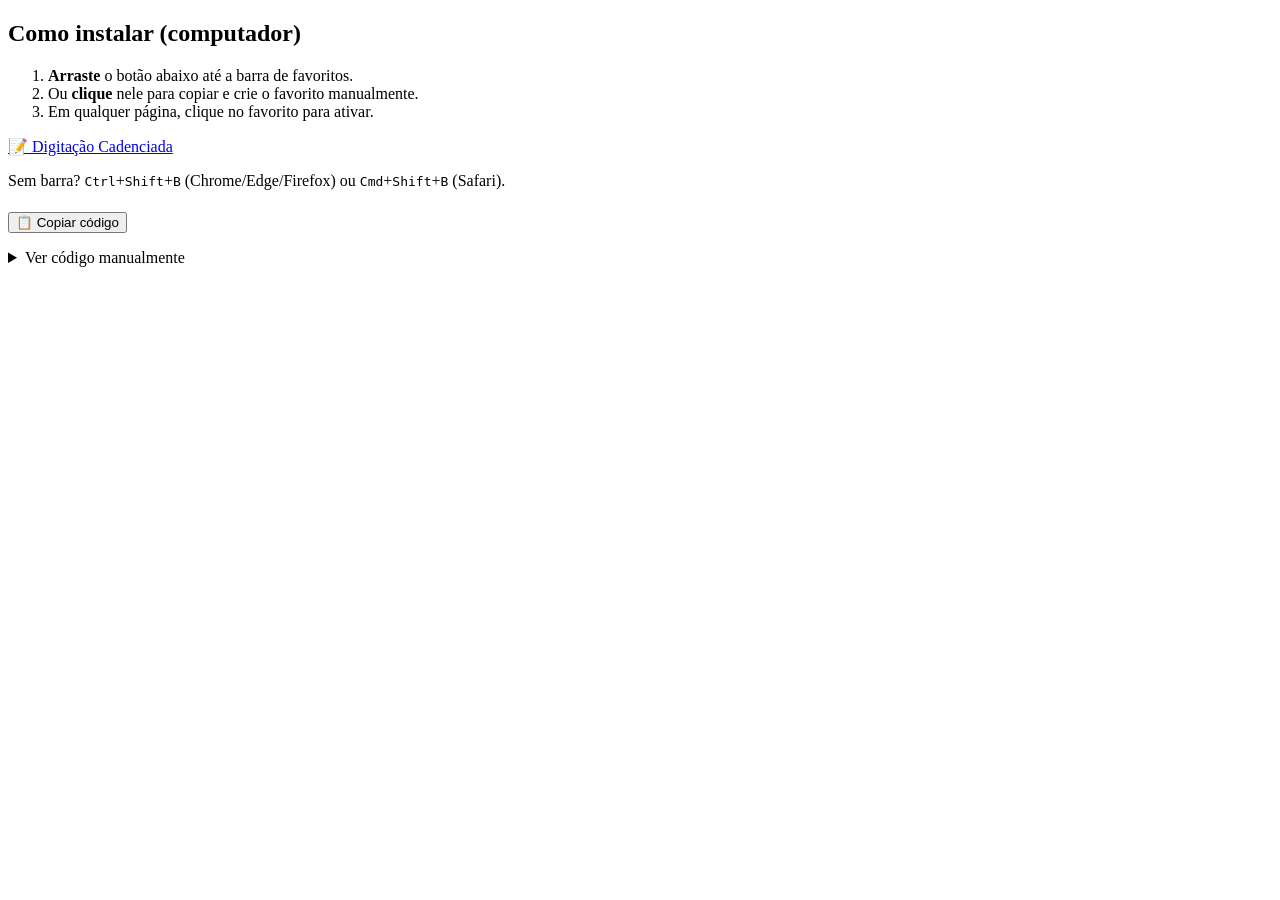
==== index.html @ 19eea244 "Add files via upload" ====
<!doctype html>
<html lang="pt-BR">
<head>
  <meta charset="utf-8">
  <meta name="viewport" content="width=device-width, initial-scale=1">

  <!--
    CSP endurecida.
    'unsafe-inline' em script-src é OBRIGATÓRIA para bookmarklets
    (href="javascript:..."). Nenhum ajuste remove isso sem quebrar o site.
    Compensamos com:
      · script-src-attr 'none'   → bloqueia onclick="..." inline (não usamos)
      · object-src 'none'        → bloqueia Flash, Java, etc.
      · frame-src 'none'         → bloqueia iframes embutidos
      · worker-src 'none'        → bloqueia Web Workers
      · media-src 'none'         → bloqueia <audio>/<video>
      · manifest-src 'none'      → bloqueia manifest hijack
      · base-uri 'none'          → bloqueia <base href> hijack
      · form-action 'none'       → bloqueia <form action> hijack
    Nota: frame-ancestors NÃO funciona via <meta>, só via header HTTP (abaixo).
  -->
  <meta http-equiv="Content-Security-Policy" content="
    default-src 'self';
    script-src 'self' 'unsafe-inline';
    script-src-attr 'none';
    style-src 'self' 'unsafe-inline';
    img-src 'self' data:;
    font-src 'self';
    connect-src 'self';
    object-src 'none';
    frame-src 'none';
    worker-src 'none';
    media-src 'none';
    manifest-src 'none';
    base-uri 'none';
    form-action 'none';
  ">
  <meta http-equiv="Referrer-Policy" content="no-referrer">

  <title>Digitação Cadenciada — Bookmarklet</title>

  <script>
    // Frame-buster (fallback para CSP frame-ancestors, que não funciona via meta)
    if (window.top !== window.self) {
      document.documentElement.style.display = 'none';
      try { document.documentElement.replaceChildren(); } catch (e) {}
      try { window.top.location = window.self.location; } catch (e) {}
    }
  </script>

  <style>
    /* Cole aqui aquele CSS premium que eu te mandei antes */
  </style>
</head>
<body>
  <!-- ================= Desktop ================= -->
  <section id="desktop-steps" hidden>
    <h2>Como instalar (computador)</h2>
    <ol>
      <li><strong>Arraste</strong> o botão abaixo até a barra de favoritos.</li>
      <li>Ou <strong>clique</strong> nele para copiar e crie o favorito manualmente.</li>
      <li>Em qualquer página, clique no favorito para ativar.</li>
    </ol>
    <a id="bookmarklet" class="bookmarklet" draggable="true" href="#">📝 Digitação Cadenciada</a>
    <p class="hint">Sem barra? <kbd>Ctrl</kbd>+<kbd>Shift</kbd>+<kbd>B</kbd> (Chrome/Edge/Firefox) ou <kbd>Cmd</kbd>+<kbd>Shift</kbd>+<kbd>B</kbd> (Safari).</p>
  </section>

  <!-- ================= Mobile ================= -->
  <section id="mobile-steps" hidden>
    <h2>Como instalar (celular)</h2>
    <ol>
      <li>Toque em <strong>Copiar código</strong>.</li>
      <li>No menu do navegador, escolha <strong>Adicionar aos favoritos</strong>.</li>
      <li>Edite o favorito recém-criado e <strong>cole o código</strong> no campo de endereço.</li>
      <li>Em qualquer página, abra os favoritos e toque no item para ativar.</li>
    </ol>
  </section>

  <p style="margin-top:22px"><button type="button" class="copy-btn">📋 Copiar código</button></p>

  <details>
    <summary>Ver código manualmente</summary>
    <textarea id="code" readonly spellcheck="false" aria-label="Código do bookmarklet"></textarea>
  </details>

  <p id="status" class="status" role="status" aria-live="polite"></p>

  <script>
  (function () {
    'use strict';

    /* ============================================================
       BOOKMARKLET
       ============================================================ */
    function run() {
      'use strict';
      if (window.__typingCadence) return;
      if (!document.body) return;
      window.__typingCadence = true;

      // ---------- Shadow root FECHADO ----------
      // Motivo de segurança: o CSS da página hospedeira NÃO atravessa
      // shadow boundaries. Isso impede que um site malicioso esconda
      // a caixa (`*{display:none!important}`), injete conteúdo falso
      // (`::before{content:"..."}`) ou leia o textarea via querySelector.
      // Não é bala de prata: JS da página ainda pode monkey-patch de
      // APIs globais (addEventListener, execCommand). Mas mata os
      // ataques triviais, que são 99% dos casos reais.
      var host = document.createElement('div');
      var shadow;
      try {
        shadow = host.attachShadow({ mode: 'closed' });
      } catch (e) {
        window.__typingCadence = false;
        return;
      }

      // ---------- Estilos isolados (todos !important) ----------
      var style = document.createElement('style');
      style.textContent = [
        ':host{all:initial!important;}',
        '.box{display:block;position:fixed!important;top:10%!important;left:50%!important;',
        'transform:translateX(-50%)!important;width:min(460px,92vw)!important;',
        'max-height:80vh!important;overflow:auto!important;background:#fff!important;',
        'color:#222!important;z-index:2147483647!important;padding:20px!important;',
        'border:3px solid #333!important;border-radius:10px!important;',
        'box-shadow:0 10px 40px rgba(0,0,0,.3)!important;box-sizing:border-box!important;',
        'font:14px/1.4 system-ui,-apple-system,Segoe UI,Roboto,sans-serif!important;}',
        '.box *{box-sizing:border-box;}',
        '.box h3{margin:0 0 8px;color:#0275d8;font-size:16px;font-weight:700;}',
        '.box p{margin:0 0 12px;font-size:12px;color:#666;line-height:1.4;}',
        '.box textarea{display:block;width:100%;height:140px;margin:0 0 6px;',
        'resize:vertical;padding:8px;border:1px solid #ccc;border-radius:6px;',
        'font:13px/1.4 ui-monospace,Menlo,Consolas,monospace;color:#222;background:#fff;}',
        '.box .count{font-size:11px;color:#888;margin:0 0 12px;text-align:right;}',
        '.box .speed{display:flex;align-items:center;gap:10px;margin:0 0 14px;',
        'font-size:12px;color:#333;}',
        '.box .speed label{white-space:nowrap;font-weight:600;}',
        '.box .speed input{flex:1;min-width:80px;}',
        '.box .speed span{min-width:56px;text-align:right;font-variant-numeric:tabular-nums;}',
        '.box .status{font-size:12px;color:#b02a37;margin:0 0 8px;min-height:0;}',
        '.box .actions{display:flex;justify-content:flex-end;gap:10px;flex-wrap:wrap;}',
        '.box button{padding:8px 14px;cursor:pointer;border:0;border-radius:6px;',
        'font:inherit;font-weight:500;}',
        '.box button.cancel{background:#eee;color:#333;border:1px solid #ccc;}',
        '.box button.send{padding:8px 16px;background:#0275d8;color:#fff;font-weight:700;}'
      ].join('');
      shadow.appendChild(style);

      // ---------- Construção da UI ----------
      var box = document.createElement('div');
      box.className = 'box';
      box.setAttribute('role', 'dialog');
      box.setAttribute('aria-label', 'Modo Digitação Cadenciada');

      var title = document.createElement('h3');
      title.textContent = 'Modo Digitação Cadenciada';
      box.appendChild(title);

      var help = document.createElement('p');
      help.textContent = 'Cole o texto, ajuste o intervalo e clique em ativar. Depois clique no campo. Esc cancela. ⚠ Não use em sites não confiáveis com dados sensíveis.';
      box.appendChild(help);

      var area = document.createElement('textarea');
      area.placeholder = 'Cole ou digite o texto aqui...';
      area.maxLength = 100000;            // ← DoS: limita o tamanho
      area.spellcheck = false;
      box.appendChild(area);

      var count = document.createElement('div');
      count.className = 'count';
      count.textContent = '0 caracteres';
      box.appendChild(count);
      area.addEventListener('input', function () {
        count.textContent = area.value.length + ' caracteres';
      });

      var speedRow = document.createElement('div');
      speedRow.className = 'speed';
      var sLabel = document.createElement('label');
      sLabel.textContent = 'Intervalo:';
      var sInput = document.createElement('input');
      sInput.type = 'range';
      sInput.min = '10'; sInput.max = '200'; sInput.step = '5'; sInput.value = '60';
      var sVal = document.createElement('span');
      sVal.textContent = '60 ms';
      sInput.addEventListener('input', function () { sVal.textContent = sInput.value + ' ms'; });
      speedRow.appendChild(sLabel); speedRow.appendChild(sInput); speedRow.appendChild(sVal);
      box.appendChild(speedRow);

      var status = document.createElement('div');
      status.className = 'status';
      box.appendChild(status);

      var actions = document.createElement('div');
      actions.className = 'actions';
      var cancel = document.createElement('button');
      cancel.type = 'button'; cancel.className = 'cancel'; cancel.textContent = 'Cancelar';
      var send = document.createElement('button');
      send.type = 'button'; send.className = 'send'; send.textContent = 'Ativar e clicar no campo';
      actions.appendChild(cancel); actions.appendChild(send);
      box.appendChild(actions);

      shadow.appendChild(box);
      document.body.appendChild(host);
      area.focus();

      // ---------- Lifecycle ----------
      var activeTimer = null;

      function close() {
        document.removeEventListener('click', capture, true);
        document.removeEventListener('keydown', onKey, true);
        if (activeTimer) { clearInterval(activeTimer); activeTimer = null; }
        if (host.parentNode) host.parentNode.removeChild(host);
        window.__typingCadence = false;
      }
      function onKey(e) {
        if (e.key === 'Escape') { e.preventDefault(); close(); }
      }
      document.addEventListener('keydown', onKey, true);
      cancel.addEventListener('click', close);

      // ---------- Helpers ----------
      function fireInput(el, ch) {
        try {
          el.dispatchEvent(new InputEvent('input', {
            bubbles: true, composed: true, inputType: 'insertText', data: ch
          }));
        } catch (e) {
          el.dispatchEvent(new Event('input', { bubbles: true, composed: true }));
        }
      }

      // Defensivo: se o descriptor não existir, retorna null em vez de estourar
      function getSetter(el) {
        try {
          if (typeof HTMLTextAreaElement !== 'undefined' && el instanceof HTMLTextAreaElement) {
            var d = Object.getOwnPropertyDescriptor(HTMLTextAreaElement.prototype, 'value');
            return d && typeof d.set === 'function' ? d.set : null;
          }
          if (typeof HTMLInputElement !== 'undefined' && el instanceof HTMLInputElement) {
            var d2 = Object.getOwnPropertyDescriptor(HTMLInputElement.prototype, 'value');
            return d2 && typeof d2.set === 'function' ? d2.set : null;
          }
        } catch (e) {}
        return null;
      }

      var TARGET_SELECTOR =
        'textarea,' +
        'input:not([type=hidden]):not([type=submit]):not([type=button])' +
        ':not([type=reset]):not([type=checkbox]):not([type=radio])' +
        ':not([type=file]):not([type=image]):not([type=color]):not([type=range]),' +
        '[contenteditable=""],[contenteditable="true"],[contenteditable="plaintext-only"]';

      function findTarget(el) {
        if (!el || typeof el.closest !== 'function') return null;
        try { return el.closest(TARGET_SELECTOR); } catch (e) { return null; }
      }

      function typeText(el, text, delay) {
        el.focus();
        var chars = Array.from(text);
        var i = 0;
        var editable = el.isContentEditable;
        var setter = editable ? null : getSetter(el);

        if (editable) { el.textContent = ''; fireInput(el, ''); }
        else { if (setter) setter.call(el, ''); else el.value = ''; fireInput(el, ''); }

        activeTimer = setInterval(function () {
          if (i >= chars.length) {
            clearInterval(activeTimer); activeTimer = null;
            el.dispatchEvent(new Event('change', { bubbles: true, composed: true }));
            return;
          }
          var ch = chars[i++];
          try {
            el.dispatchEvent(new KeyboardEvent('keydown', { key: ch, bubbles: true, composed: true }));
            el.dispatchEvent(new KeyboardEvent('keypress', { key: ch, bubbles: true, composed: true }));
          } catch (e) {}

          if (editable) {
            var sel = window.getSelection();
            var range = document.createRange();
            range.selectNodeContents(el); range.collapse(false);
            sel.removeAllRanges(); sel.addRange(range);
            var ok = false;
            try { ok = document.execCommand('insertText', false, ch); } catch (e) {}
            if (!ok) el.textContent += ch;   // textContent → seguro
          } else {
            var v = el.value + ch;
            if (setter) setter.call(el, v); else el.value = v;
          }

          fireInput(el, ch);
          try {
            el.dispatchEvent(new KeyboardEvent('keyup', { key: ch, bubbles: true, composed: true }));
          } catch (e) {}
        }, delay);
      }

      function capture(e) {
        var path = (e.composedPath && e.composedPath()) || [e.target];
        var el = null;
        for (var k = 0; k < path.length && !el; k++) {
          var node = path[k];
          if (!node || typeof node.closest !== 'function') continue;
          var found = findTarget(node);
          if (found) el = found;
        }
        if (!el) { e.preventDefault(); e.stopPropagation(); return; }
        e.preventDefault(); e.stopPropagation();

        var text = area.value;
        var delay = Number(sInput.value) || 60;
        close();
        setTimeout(function () { typeText(el, text, delay); }, 20);
      }

      send.addEventListener('click', function () {
        if (!area.value.trim()) {
          status.textContent = '⚠ Cole ou digite algum texto antes de continuar.';
          area.focus();
          return;
        }
        status.textContent = '';
        // Esconde visualmente mas mantém o listener de captura ativo
        box.style.opacity = '0';
        box.style.pointerEvents = 'none';
        document.addEventListener('click', capture, true);
      });
    }

    /* ============================================================
       Gerador da página
       ============================================================ */
    var source = run.toString().replace(/\s*\n\s*/g, ' ');
    var BOOKMARKLET_URL = 'javascript:(' + source + ')();';

    function isMobile() {
      var ua = navigator.userAgent || '';
      if (/android|iphone|ipad|ipod|iemobile|opera mini|mobile|webos|blackberry|silk/i.test(ua)) return true;
      if (/macintosh/i.test(ua) && (navigator.maxTouchPoints || 0) > 1) return true;
      return false;
    }

    var d = document.getElementById('desktop-steps');
    var m = document.getElementById('mobile-steps');
    if (isMobile()) { m.hidden = false; d.hidden = true; }
    else            { d.hidden = false; m.hidden = true; }

    var anchor = document.getElementById('bookmarklet');
    if (anchor) {
      anchor.setAttribute('href', BOOKMARKLET_URL);
      anchor.addEventListener('click', function (e) {
        e.preventDefault();
        copyToClipboard(BOOKMARKLET_URL).then(function (ok) {
          setStatus(ok
            ? '✓ Código copiado! Crie um favorito e cole no campo URL.'
            : '⚠ Não foi possível copiar. Use "Ver código manualmente".',
            ok ? 'success' : 'error');
        });
      });
    }

    var codeArea = document.getElementById('code');
    if (codeArea) codeArea.value = BOOKMARKLET_URL;

    Array.prototype.forEach.call(document.querySelectorAll('.copy-btn'), function (btn) {
      btn.addEventListener('click', function () {
        copyToClipboard(BOOKMARKLET_URL).then(function (ok) {
          setStatus(ok
            ? '✓ Código copiado! Cole no campo URL de um favorito.'
            : '⚠ Não foi possível copiar. Copie o código abaixo manualmente.',
            ok ? 'success' : 'error');
        });
      });
    });

    function copyToClipboard(text) {
      return new Promise(function (resolve) {
        if (navigator.clipboard && window.isSecureContext) {
          navigator.clipboard.writeText(text).then(
            function () { resolve(true); },
            function () { resolve(fallbackCopy(text)); }
          );
          return;
        }
        resolve(fallbackCopy(text));
      });
    }

    function fallbackCopy(text) {
      var ta = document.createElement('textarea');
      ta.value = text;
      ta.setAttribute('readonly', '');
      ta.style.cssText = 'position:fixed;top:-9999px;opacity:0';
      document.body.appendChild(ta);
      ta.select();
      ta.setSelectionRange(0, text.length);
      var ok = false;
      try { ok = document.execCommand('copy'); } catch (e) {}
      document.body.removeChild(ta);
      return ok;
    }

    function setStatus(msg, type) {
      var el = document.getElementById('status');
      if (!el) return;
      el.textContent = msg;
      el.className = 'status ' + (type || '');
    }
  })();
  </script>
</body>
</html>
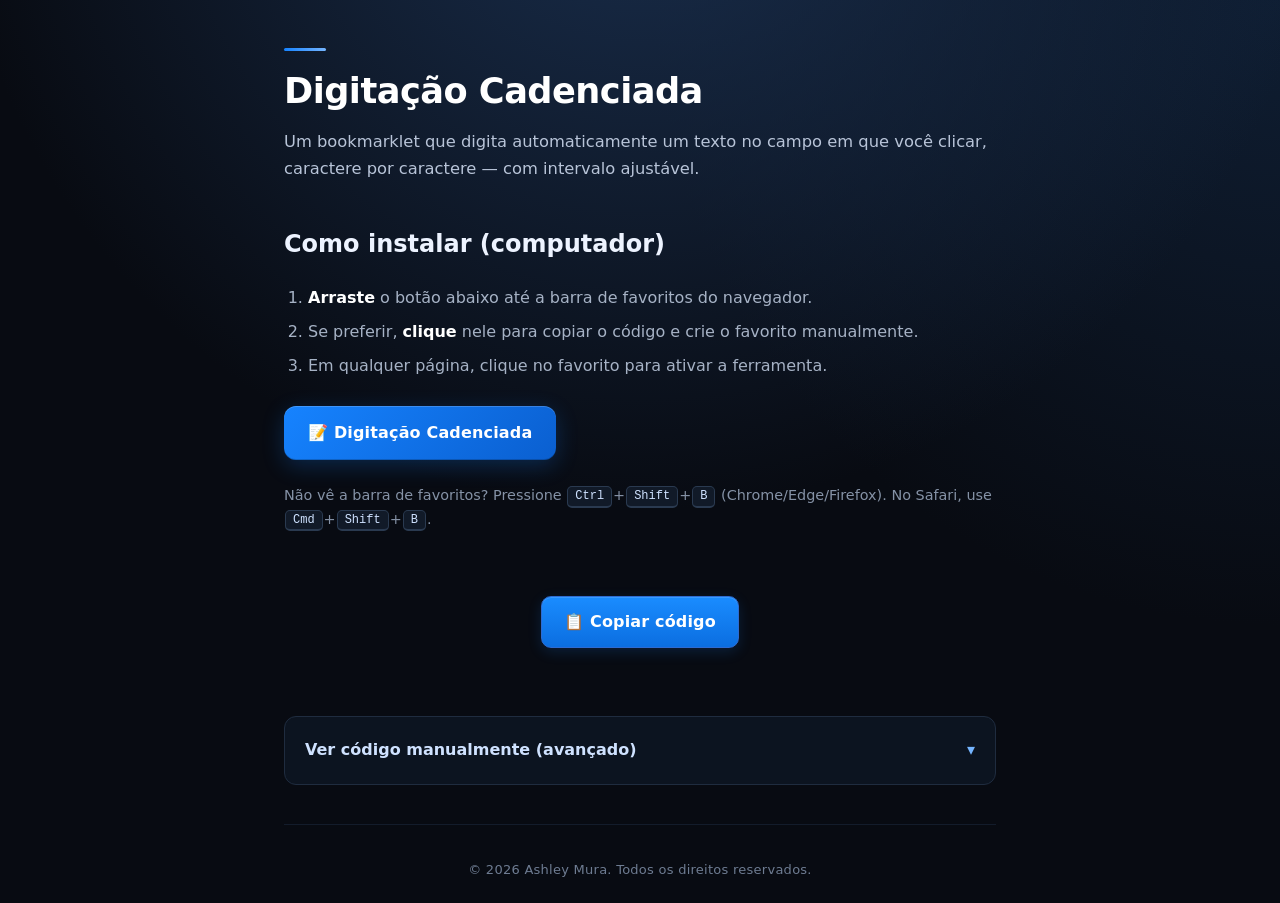
==== commit 28645683: "Add files via upload" ====
--- a/index.html
+++ b/index.html
@@ -4,108 +4,81 @@
   <meta charset="utf-8">
   <meta name="viewport" content="width=device-width, initial-scale=1">
 
-  <!--
-    CSP endurecida.
-    'unsafe-inline' em script-src é OBRIGATÓRIA para bookmarklets
-    (href="javascript:..."). Nenhum ajuste remove isso sem quebrar o site.
-    Compensamos com:
-      · script-src-attr 'none'   → bloqueia onclick="..." inline (não usamos)
-      · object-src 'none'        → bloqueia Flash, Java, etc.
-      · frame-src 'none'         → bloqueia iframes embutidos
-      · worker-src 'none'        → bloqueia Web Workers
-      · media-src 'none'         → bloqueia <audio>/<video>
-      · manifest-src 'none'      → bloqueia manifest hijack
-      · base-uri 'none'          → bloqueia <base href> hijack
-      · form-action 'none'       → bloqueia <form action> hijack
-    Nota: frame-ancestors NÃO funciona via <meta>, só via header HTTP (abaixo).
-  -->
-  <meta http-equiv="Content-Security-Policy" content="
-    default-src 'self';
-    script-src 'self' 'unsafe-inline';
-    script-src-attr 'none';
-    style-src 'self' 'unsafe-inline';
-    img-src 'self' data:;
-    font-src 'self';
-    connect-src 'self';
-    object-src 'none';
-    frame-src 'none';
-    worker-src 'none';
-    media-src 'none';
-    manifest-src 'none';
-    base-uri 'none';
-    form-action 'none';
-  ">
-  <meta http-equiv="Referrer-Policy" content="no-referrer">
+  <!-- ================= META TAGS DE SEGURANÇA ================= -->
+  <meta http-equiv="Content-Security-Policy" content="default-src 'self'; script-src 'self' 'unsafe-inline'; style-src 'self' 'unsafe-inline'; img-src 'self' data:; font-src 'self'; connect-src 'self'; object-src 'none'; base-uri 'none'; form-action 'none'; frame-ancestors 'none'; upgrade-insecure-requests;">
+  <meta name="referrer" content="no-referrer">
+  <!-- ========================================================= -->
 
   <title>Digitação Cadenciada — Bookmarklet</title>
-
-  <script>
-    // Frame-buster (fallback para CSP frame-ancestors, que não funciona via meta)
-    if (window.top !== window.self) {
-      document.documentElement.style.display = 'none';
-      try { document.documentElement.replaceChildren(); } catch (e) {}
-      try { window.top.location = window.self.location; } catch (e) {}
-    }
-  </script>
-
-  <style>
-    /* Cole aqui aquele CSS premium que eu te mandei antes */
-  </style>
+  
+  <!-- LINK DO CSS (Certifique-se que o arquivo se chama exatamente style.css) -->
+  <link rel="stylesheet" href="style.css">
 </head>
 <body>
-  <!-- ================= Desktop ================= -->
+
+  <h1>Digitação Cadenciada</h1>
+  <p class="lead">
+    Um bookmarklet que digita automaticamente um texto no campo em que você
+    clicar, caractere por caractere — com intervalo ajustável.
+  </p>
+
+  <!-- ================= Instruções: DESKTOP ================= -->
   <section id="desktop-steps" hidden>
     <h2>Como instalar (computador)</h2>
     <ol>
-      <li><strong>Arraste</strong> o botão abaixo até a barra de favoritos.</li>
-      <li>Ou <strong>clique</strong> nele para copiar e crie o favorito manualmente.</li>
-      <li>Em qualquer página, clique no favorito para ativar.</li>
+      <li><strong>Arraste</strong> o botão abaixo até a barra de favoritos do navegador.</li>
+      <li>Se preferir, <strong>clique</strong> nele para copiar o código e crie o favorito manualmente.</li>
+      <li>Em qualquer página, clique no favorito para ativar a ferramenta.</li>
     </ol>
-    <a id="bookmarklet" class="bookmarklet" draggable="true" href="#">📝 Digitação Cadenciada</a>
-    <p class="hint">Sem barra? <kbd>Ctrl</kbd>+<kbd>Shift</kbd>+<kbd>B</kbd> (Chrome/Edge/Firefox) ou <kbd>Cmd</kbd>+<kbd>Shift</kbd>+<kbd>B</kbd> (Safari).</p>
+    <a id="bookmarklet" class="bookmarklet" draggable="true" href="#"
+       title="Arraste para a barra de favoritos ou clique para copiar">
+      📝 Digitação Cadenciada
+    </a>
+    <p class="hint">
+      Não vê a barra de favoritos? Pressione <kbd>Ctrl</kbd>+<kbd>Shift</kbd>+<kbd>B</kbd>
+      (Chrome/Edge/Firefox). No Safari, use <kbd>Cmd</kbd>+<kbd>Shift</kbd>+<kbd>B</kbd>.
+    </p>
   </section>
 
-  <!-- ================= Mobile ================= -->
+  <!-- ================= Instruções: MOBILE ================= -->
   <section id="mobile-steps" hidden>
     <h2>Como instalar (celular)</h2>
     <ol>
-      <li>Toque em <strong>Copiar código</strong>.</li>
-      <li>No menu do navegador, escolha <strong>Adicionar aos favoritos</strong>.</li>
-      <li>Edite o favorito recém-criado e <strong>cole o código</strong> no campo de endereço.</li>
-      <li>Em qualquer página, abra os favoritos e toque no item para ativar.</li>
+      <li>Toque em <strong>Copiar código</strong> abaixo.</li>
+      <li>No menu do navegador, escolha <strong>Adicionar aos favoritos</strong> (qualquer página serve).</li>
+      <li>Abra a lista de favoritos, localize o favorito criado e <strong>edite-o</strong>.</li>
+      <li>Apague a URL atual e <strong>cole o código copiado</strong> no campo de endereço.</li>
+      <li>Em qualquer página, abra os favoritos e toque no item para ativar a ferramenta.</li>
     </ol>
   </section>
 
-  <p style="margin-top:22px"><button type="button" class="copy-btn">📋 Copiar código</button></p>
+  <p style="margin-top:22px">
+    <button type="button" class="copy-btn">📋 Copiar código</button>
+  </p>
 
   <details>
-    <summary>Ver código manualmente</summary>
+    <summary>Ver código manualmente (avançado)</summary>
     <textarea id="code" readonly spellcheck="false" aria-label="Código do bookmarklet"></textarea>
   </details>
 
   <p id="status" class="status" role="status" aria-live="polite"></p>
 
+  <!-- ================= LÓGICA ================= -->
   <script>
   (function () {
     'use strict';
 
-    /* ============================================================
-       BOOKMARKLET
-       ============================================================ */
+    /* =========================================================
+       BOOKMARKLET — executado quando o favorito é clicado
+       ========================================================= */
     function run() {
       'use strict';
+
       if (window.__typingCadence) return;
       if (!document.body) return;
       window.__typingCadence = true;
 
-      // ---------- Shadow root FECHADO ----------
-      // Motivo de segurança: o CSS da página hospedeira NÃO atravessa
-      // shadow boundaries. Isso impede que um site malicioso esconda
-      // a caixa (`*{display:none!important}`), injete conteúdo falso
-      // (`::before{content:"..."}`) ou leia o textarea via querySelector.
-      // Não é bala de prata: JS da página ainda pode monkey-patch de
-      // APIs globais (addEventListener, execCommand). Mas mata os
-      // ataques triviais, que são 99% dos casos reais.
+      // ---------- UI blindada com Shadow DOM fechado ----------
       var host = document.createElement('div');
       var shadow;
       try {
@@ -115,7 +88,6 @@
         return;
       }
 
-      // ---------- Estilos isolados (todos !important) ----------
       var style = document.createElement('style');
       style.textContent = [
         ':host{all:initial!important;}',
@@ -163,7 +135,7 @@
 
       var area = document.createElement('textarea');
       area.placeholder = 'Cole ou digite o texto aqui...';
-      area.maxLength = 100000;            // ← DoS: limita o tamanho
+      area.maxLength = 100000;
       area.spellcheck = false;
       box.appendChild(area);
 
@@ -232,7 +204,6 @@
         }
       }
 
-      // Defensivo: se o descriptor não existir, retorna null em vez de estourar
       function getSetter(el) {
         try {
           if (typeof HTMLTextAreaElement !== 'undefined' && el instanceof HTMLTextAreaElement) {
@@ -288,7 +259,7 @@
             sel.removeAllRanges(); sel.addRange(range);
             var ok = false;
             try { ok = document.execCommand('insertText', false, ch); } catch (e) {}
-            if (!ok) el.textContent += ch;   // textContent → seguro
+            if (!ok) el.textContent += ch;
           } else {
             var v = el.value + ch;
             if (setter) setter.call(el, v); else el.value = v;
@@ -326,16 +297,15 @@
           return;
         }
         status.textContent = '';
-        // Esconde visualmente mas mantém o listener de captura ativo
         box.style.opacity = '0';
         box.style.pointerEvents = 'none';
         document.addEventListener('click', capture, true);
       });
     }
 
-    /* ============================================================
+    /* =========================================================
        Gerador da página
-       ============================================================ */
+       ========================================================= */
     var source = run.toString().replace(/\s*\n\s*/g, ' ');
     var BOOKMARKLET_URL = 'javascript:(' + source + ')();';
 
--- a/style.css
+++ b/style.css
@@ -0,0 +1,367 @@
+/* =========================================================
+   Tokens de design
+   ========================================================= */
+:root {
+  color-scheme: dark;
+
+  --preto:      #080b12;
+  --preto-2:    #0c1420;
+  --preto-3:    #111a28;
+  --cinza:      #a6b2c5;
+  --cinza-2:    #8592a6;
+  --azul:       #1683ff;
+  --azul-claro: #75b5ff;
+  --borda:      #1f2c3f;
+  --borda-forte:#2a3a50;
+  --texto:      #edf3ff;
+  --texto-forte:#ffffff;
+  --sucesso:    #4ade80;
+  --erro:       #ff6b6b;
+
+  --raio:    12px;
+  --raio-sm:  9px;
+  --sombra-azul:  0 8px 24px #1683ff4d;
+  --sombra-azul-2:0 4px 14px #1683ff2a;
+  --anel-foco:    0 0 0 4px #1683ff26;
+}
+
+/* =========================================================
+   Base
+   ========================================================= */
+*,
+*::before,
+*::after { box-sizing: border-box; }
+
+html {
+  min-height: 100%;
+  background:
+    radial-gradient(circle at 50% -20%, #1a3050 0%, transparent 55%),
+    radial-gradient(circle at 100% 0%,  #0f1e33 0%, transparent 40%),
+    var(--preto);
+  background-attachment: fixed;
+  scroll-behavior: smooth;
+  text-rendering: optimizeLegibility;
+}
+
+::selection {
+  background: #1683ff55;
+  color: #fff;
+}
+
+body {
+  display: flex;
+  flex-direction: column;
+  min-height: 100vh;
+  max-width: 760px;
+  margin: 0 auto;
+  padding: 48px 24px 0;
+  color: var(--texto);
+  font: 16px/1.65 system-ui, -apple-system, "Segoe UI", Roboto, sans-serif;
+  -webkit-font-smoothing: antialiased;
+  -moz-osx-font-smoothing: grayscale;
+}
+
+/* Scrollbar do tema */
+html { scrollbar-color: #24334a var(--preto); }
+::-webkit-scrollbar { width: 10px; height: 10px; }
+::-webkit-scrollbar-track { background: var(--preto); }
+::-webkit-scrollbar-thumb {
+  background: #24334a;
+  border-radius: 8px;
+  border: 2px solid var(--preto);
+}
+::-webkit-scrollbar-thumb:hover { background: #31455f; }
+
+/* =========================================================
+   Tipografia
+   ========================================================= */
+h1 {
+  margin: 0 0 18px;
+  color: var(--texto-forte);
+  line-height: 1.15;
+  font-size: clamp(1.7rem, 4vw, 2.2rem);
+  letter-spacing: -0.015em;
+  text-wrap: balance;
+}
+
+/* Barra de acento acima do título */
+h1::before {
+  content: "";
+  display: block;
+  width: 42px;
+  height: 3px;
+  margin-bottom: 20px;
+  background: linear-gradient(90deg, var(--azul), var(--azul-claro));
+  border-radius: 2px;
+}
+
+p,
+li { color: var(--cinza); }
+
+p { margin: 0 0 14px; }
+
+/* Subtítulo / introdução */
+.lead {
+  color: #b8c4d8;
+  font-size: 1.02rem;
+  margin-bottom: 22px;
+  text-wrap: pretty;
+}
+
+/* Dicas menores */
+.hint {
+  font-size: .9rem;
+  color: var(--cinza-2);
+  margin-top: 12px;
+}
+
+strong { color: var(--texto-forte); font-weight: 600; }
+
+ol { padding-left: 24px; margin: 0 0 16px; }
+li { margin: 8px 0; }
+
+/* Atalhos de teclado */
+kbd {
+  display: inline-block;
+  padding: 2px 7px;
+  margin: 0 1px;
+  font: 12px/1.2 ui-monospace, "SF Mono", Menlo, Consolas, monospace;
+  color: #cfe2ff;
+  background: var(--preto-3);
+  border: 1px solid var(--borda-forte);
+  border-bottom-width: 2px;
+  border-radius: 5px;
+  vertical-align: 1px;
+}
+
+/* =========================================================
+   Botões (base compartilhada com o bookmarklet)
+   ========================================================= */
+button {
+  display: block;
+  margin: 28px auto;
+  padding: 12px 22px;
+  border: 1px solid #2e6bd1;
+  border-radius: 10px;
+  background: linear-gradient(180deg, #1a8cff, #0b6ee0);
+  color: #fff;
+  font: inherit;
+  font-weight: 700;
+  letter-spacing: .01em;
+  cursor: pointer;
+  box-shadow: var(--sombra-azul-2), inset 0 1px 0 #ffffff22;
+  transition: transform .15s ease, box-shadow .2s ease, filter .15s ease;
+}
+
+button:hover:not(:disabled) {
+  transform: translateY(-2px);
+  filter: brightness(1.08);
+  box-shadow: var(--sombra-azul), inset 0 1px 0 #ffffff22;
+}
+
+button:active:not(:disabled) {
+  transform: translateY(0);
+  filter: brightness(.97);
+}
+
+button:disabled {
+  opacity: .6;
+  cursor: not-allowed;
+}
+
+button:focus-visible,
+textarea:focus-visible,
+.bookmarklet:focus-visible,
+summary:focus-visible {
+  outline: 2px solid var(--azul-claro);
+  outline-offset: 3px;
+}
+
+/* =========================================================
+   Bookmarklet arrastável
+   ========================================================= */
+.bookmarklet {
+  display: inline-flex;
+  align-items: center;
+  gap: 10px;
+  margin: 10px 0 12px;
+  padding: 14px 24px;
+  background: linear-gradient(135deg, #1683ff, #0a5fd0);
+  color: #fff;
+  border-radius: var(--raio);
+  text-decoration: none;
+  font-weight: 700;
+  letter-spacing: .01em;
+  cursor: grab;
+  user-select: none;
+  box-shadow:
+    0 6px 22px #1683ff3d,
+    inset 0 1px 0 #ffffff2e,
+    inset 0 -1px 0 #00000030;
+  transition: transform .15s ease, box-shadow .2s ease, filter .15s ease;
+}
+
+.bookmarklet:hover {
+  transform: translateY(-2px);
+  filter: brightness(1.08);
+  box-shadow:
+    0 10px 32px #1683ff66,
+    inset 0 1px 0 #ffffff2e,
+    inset 0 -1px 0 #00000030;
+}
+
+.bookmarklet:active {
+  cursor: grabbing;
+  transform: translateY(0);
+  filter: brightness(.96);
+}
+
+/* =========================================================
+   Textarea
+   ========================================================= */
+textarea {
+  display: block;
+  width: 100%;
+  min-height: 100px;
+  margin-top: 14px;
+  padding: 12px 14px;
+  resize: vertical;
+  border: 1px solid var(--borda);
+  border-radius: var(--raio-sm);
+  background: linear-gradient(180deg, #08101c, #070c14);
+  color: #cfe2ff;
+  caret-color: var(--azul-claro);
+  font: 12px/1.55 ui-monospace, "SF Mono", Menlo, Consolas, monospace;
+  box-shadow: inset 0 1px 3px #00000080;
+  transition: border-color .15s ease, box-shadow .15s ease;
+}
+
+textarea:hover:not(:focus-visible) {
+  border-color: var(--borda-forte);
+}
+
+textarea:focus-visible {
+  border-color: var(--azul);
+  box-shadow: inset 0 1px 3px #00000080, var(--anel-foco);
+  outline: none;
+}
+
+textarea::-webkit-scrollbar { width: 10px; }
+textarea::-webkit-scrollbar-track { background: #0a1220; border-radius: 8px; }
+textarea::-webkit-scrollbar-thumb {
+  background: #24334a;
+  border-radius: 8px;
+  border: 2px solid #0a1220;
+}
+textarea::-webkit-scrollbar-thumb:hover { background: #31455f; }
+
+/* =========================================================
+   Bloco <details> (código manual)
+   ========================================================= */
+details {
+  margin-top: 26px;
+  padding: 16px 20px;
+  background: var(--preto-2);
+  border: 1px solid var(--borda);
+  border-radius: var(--raio);
+  transition: border-color .2s ease;
+}
+
+details[open] { border-color: var(--borda-forte); }
+
+summary {
+  position: relative;
+  padding: 4px 30px 4px 0;
+  cursor: pointer;
+  list-style: none;
+  font-weight: 600;
+  color: #cfe2ff;
+}
+
+summary::-webkit-details-marker { display: none; }
+
+summary::after {
+  content: "▾";
+  position: absolute;
+  right: 0;
+  top: 50%;
+  transform: translateY(-50%);
+  color: var(--azul-claro);
+  transition: transform .2s ease;
+}
+
+details[open] summary::after { transform: translateY(-50%) rotate(180deg); }
+
+/* =========================================================
+   Status
+   ========================================================= */
+#status,
+.status {
+  min-height: 1.6em;
+  text-align: center;
+  font-weight: 500;
+  color: var(--status-color, var(--azul-claro));
+  transition: color .2s ease;
+}
+
+.status.success { --status-color: var(--sucesso); }
+.status.error   { --status-color: var(--erro); }
+
+/* =========================================================
+   Rodapé
+   ========================================================= */
+body::after {
+  content: "© 2026 Ashley Mura. Todos os direitos reservados.";
+  display: block;
+  margin-top: auto;
+  padding: 34px 0 22px;
+  color: #6e7c92;
+  text-align: center;
+  font-size: 13px;
+  letter-spacing: .02em;
+  border-top: 1px solid #131c2b;
+}
+
+/* =========================================================
+   Utilitário
+   ========================================================= */
+[hidden] { display: none !important; }
+
+/* =========================================================
+   Responsivo
+   ========================================================= */
+@media (max-width: 600px) {
+  body { padding: 32px 18px 0; }
+
+  h1 { font-size: 1.55rem; }
+  h1::before { margin-bottom: 16px; }
+
+  .bookmarklet {
+    display: flex;
+    justify-content: center;
+    width: 100%;
+  }
+
+  button {
+    width: 100%;
+    margin: 22px 0;
+  }
+}
+
+@media (max-width: 400px) {
+  body { padding: 24px 14px 0; }
+  li    { margin: 6px 0; }
+  kbd   { font-size: 11px; padding: 1px 5px; }
+}
+
+/* =========================================================
+   Acessibilidade — movimento reduzido
+   ========================================================= */
+@media (prefers-reduced-motion: reduce) {
+  *, *::before, *::after {
+    animation-duration: .001ms !important;
+    animation-iteration-count: 1 !important;
+    transition-duration: .001ms !important;
+    scroll-behavior: auto !important;
+  }
+}
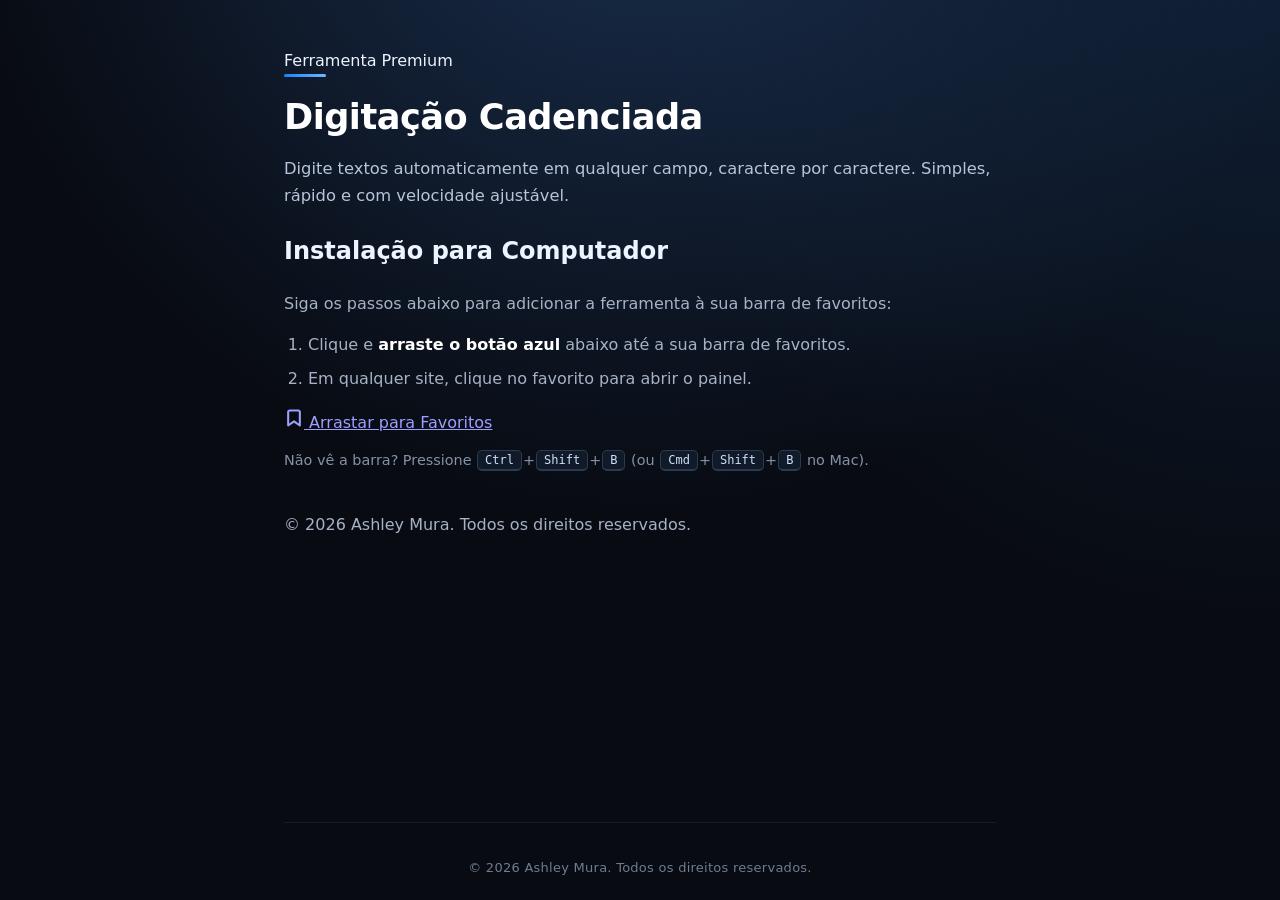
==== commit f8dd1e55: "Revise index.html for improved layout and text Refactor HTML structure and update content for clarit" ====
--- a/index.html
+++ b/index.html
@@ -4,172 +4,158 @@
   <meta charset="utf-8">
   <meta name="viewport" content="width=device-width, initial-scale=1">
 
-  <!-- ================= META TAGS DE SEGURANÇA ================= -->
   <meta http-equiv="Content-Security-Policy" content="default-src 'self'; script-src 'self' 'unsafe-inline'; style-src 'self' 'unsafe-inline'; img-src 'self' data:; font-src 'self'; connect-src 'self'; object-src 'none'; base-uri 'none'; form-action 'none'; frame-ancestors 'none'; upgrade-insecure-requests;">
   <meta name="referrer" content="no-referrer">
-  <!-- ========================================================= -->
-
-  <title>Digitação Cadenciada — Bookmarklet</title>
+
+  <title>Digitação Cadenciada</title>
   
-  <!-- LINK DO CSS (Certifique-se que o arquivo se chama exatamente style.css) -->
   <link rel="stylesheet" href="style.css">
 </head>
 <body>
 
-  <h1>Digitação Cadenciada</h1>
-  <p class="lead">
-    Um bookmarklet que digita automaticamente um texto no campo em que você
-    clicar, caractere por caractere — com intervalo ajustável.
-  </p>
-
-  <!-- ================= Instruções: DESKTOP ================= -->
-  <section id="desktop-steps" hidden>
-    <h2>Como instalar (computador)</h2>
-    <ol>
-      <li><strong>Arraste</strong> o botão abaixo até a barra de favoritos do navegador.</li>
-      <li>Se preferir, <strong>clique</strong> nele para copiar o código e crie o favorito manualmente.</li>
-      <li>Em qualquer página, clique no favorito para ativar a ferramenta.</li>
-    </ol>
-    <a id="bookmarklet" class="bookmarklet" draggable="true" href="#"
-       title="Arraste para a barra de favoritos ou clique para copiar">
-      📝 Digitação Cadenciada
-    </a>
-    <p class="hint">
-      Não vê a barra de favoritos? Pressione <kbd>Ctrl</kbd>+<kbd>Shift</kbd>+<kbd>B</kbd>
-      (Chrome/Edge/Firefox). No Safari, use <kbd>Cmd</kbd>+<kbd>Shift</kbd>+<kbd>B</kbd>.
-    </p>
-  </section>
-
-  <!-- ================= Instruções: MOBILE ================= -->
-  <section id="mobile-steps" hidden>
-    <h2>Como instalar (celular)</h2>
-    <ol>
-      <li>Toque em <strong>Copiar código</strong> abaixo.</li>
-      <li>No menu do navegador, escolha <strong>Adicionar aos favoritos</strong> (qualquer página serve).</li>
-      <li>Abra a lista de favoritos, localize o favorito criado e <strong>edite-o</strong>.</li>
-      <li>Apague a URL atual e <strong>cole o código copiado</strong> no campo de endereço.</li>
-      <li>Em qualquer página, abra os favoritos e toque no item para ativar a ferramenta.</li>
-    </ol>
-  </section>
-
-  <p style="margin-top:22px">
-    <button type="button" class="copy-btn">📋 Copiar código</button>
-  </p>
-
-  <details>
-    <summary>Ver código manualmente (avançado)</summary>
-    <textarea id="code" readonly spellcheck="false" aria-label="Código do bookmarklet"></textarea>
-  </details>
-
-  <p id="status" class="status" role="status" aria-live="polite"></p>
-
-  <!-- ================= LÓGICA ================= -->
+  <main class="container">
+    
+    <header class="hero">
+      <div class="badge">Ferramenta Premium</div>
+      <h1>Digitação Cadenciada</h1>
+      <p class="lead">
+        Digite textos automaticamente em qualquer campo, caractere por caractere. 
+        Simples, rápido e com velocidade ajustável.
+      </p>
+    </header>
+
+    <!-- ================= DESKTOP ================= -->
+    <section id="desktop-steps" class="card" hidden>
+      <h2>Instalação para Computador</h2>
+      <p class="step-desc">Siga os passos abaixo para adicionar a ferramenta à sua barra de favoritos:</p>
+      
+      <ol class="steps">
+        <li>Clique e <strong>arraste o botão azul</strong> abaixo até a sua barra de favoritos.</li>
+        <li>Em qualquer site, clique no favorito para abrir o painel.</li>
+      </ol>
+
+      <div class="action-area">
+        <a id="bookmarklet" class="btn-bookmarklet" draggable="true" href="#">
+          <svg width="20" height="20" viewBox="0 0 24 24" fill="none" stroke="currentColor" stroke-width="2.5" stroke-linecap="round" stroke-linejoin="round"><path d="M19 21l-7-5-7 5V5a2 2 0 0 1 2-2h10a2 2 0 0 1 2 2z"></path></svg>
+          Arrastar para Favoritos
+        </a>
+      </div>
+      
+      <p class="hint">
+        Não vê a barra? Pressione <kbd>Ctrl</kbd>+<kbd>Shift</kbd>+<kbd>B</kbd> (ou <kbd>Cmd</kbd>+<kbd>Shift</kbd>+<kbd>B</kbd> no Mac).
+      </p>
+    </section>
+
+    <!-- ================= MOBILE ================= -->
+    <section id="mobile-steps" class="card" hidden>
+      <h2>Instalação para Celular</h2>
+      <p class="step-desc">Como os navegadores móveis não suportam arrastar, siga estes passos:</p>
+      
+      <ol class="steps">
+        <li>Toque no botão <strong>Copiar Código</strong> abaixo.</li>
+        <li>No menu do navegador, toque em <strong>Adicionar aos Favoritos</strong>.</li>
+        <li>Edite o favorito e cole o código no campo de endereço (URL).</li>
+      </ol>
+
+      <div class="action-area">
+        <button type="button" id="btn-copy-mobile" class="btn-primary">
+          <svg width="20" height="20" viewBox="0 0 24 24" fill="none" stroke="currentColor" stroke-width="2.5" stroke-linecap="round" stroke-linejoin="round"><rect x="9" y="9" width="13" height="13" rx="2" ry="2"></rect><path d="M5 15H4a2 2 0 0 1-2-2V4a2 2 0 0 1 2-2h9a2 2 0 0 1 2 2v1"></path></svg>
+          Copiar Código
+        </button>
+      </div>
+    </section>
+
+    <div id="status" class="status-toast" role="status" aria-live="polite"></div>
+
+    <footer>
+      <p>&copy; 2026 Ashley Mura. Todos os direitos reservados.</p>
+    </footer>
+
+  </main>
+
   <script>
   (function () {
     'use strict';
 
-    /* =========================================================
-       BOOKMARKLET — executado quando o favorito é clicado
-       ========================================================= */
     function run() {
       'use strict';
-
       if (window.__typingCadence) return;
       if (!document.body) return;
       window.__typingCadence = true;
 
-      // ---------- UI blindada com Shadow DOM fechado ----------
       var host = document.createElement('div');
       var shadow;
-      try {
-        shadow = host.attachShadow({ mode: 'closed' });
-      } catch (e) {
-        window.__typingCadence = false;
-        return;
-      }
+      try { shadow = host.attachShadow({ mode: 'closed' }); } catch (e) { return; }
 
       var style = document.createElement('style');
-      style.textContent = [
-        ':host{all:initial!important;}',
-        '.box{display:block;position:fixed!important;top:10%!important;left:50%!important;',
-        'transform:translateX(-50%)!important;width:min(460px,92vw)!important;',
-        'max-height:80vh!important;overflow:auto!important;background:#fff!important;',
-        'color:#222!important;z-index:2147483647!important;padding:20px!important;',
-        'border:3px solid #333!important;border-radius:10px!important;',
-        'box-shadow:0 10px 40px rgba(0,0,0,.3)!important;box-sizing:border-box!important;',
-        'font:14px/1.4 system-ui,-apple-system,Segoe UI,Roboto,sans-serif!important;}',
-        '.box *{box-sizing:border-box;}',
-        '.box h3{margin:0 0 8px;color:#0275d8;font-size:16px;font-weight:700;}',
-        '.box p{margin:0 0 12px;font-size:12px;color:#666;line-height:1.4;}',
-        '.box textarea{display:block;width:100%;height:140px;margin:0 0 6px;',
-        'resize:vertical;padding:8px;border:1px solid #ccc;border-radius:6px;',
-        'font:13px/1.4 ui-monospace,Menlo,Consolas,monospace;color:#222;background:#fff;}',
-        '.box .count{font-size:11px;color:#888;margin:0 0 12px;text-align:right;}',
-        '.box .speed{display:flex;align-items:center;gap:10px;margin:0 0 14px;',
-        'font-size:12px;color:#333;}',
-        '.box .speed label{white-space:nowrap;font-weight:600;}',
-        '.box .speed input{flex:1;min-width:80px;}',
-        '.box .speed span{min-width:56px;text-align:right;font-variant-numeric:tabular-nums;}',
-        '.box .status{font-size:12px;color:#b02a37;margin:0 0 8px;min-height:0;}',
-        '.box .actions{display:flex;justify-content:flex-end;gap:10px;flex-wrap:wrap;}',
-        '.box button{padding:8px 14px;cursor:pointer;border:0;border-radius:6px;',
-        'font:inherit;font-weight:500;}',
-        '.box button.cancel{background:#eee;color:#333;border:1px solid #ccc;}',
-        '.box button.send{padding:8px 16px;background:#0275d8;color:#fff;font-weight:700;}'
-      ].join('');
+      style.textContent = `
+        :host{all:initial!important;}
+        .box{display:block;position:fixed!important;top:10%!important;left:50%!important;
+        transform:translateX(-50%)!important;width:min(460px,92vw)!important;
+        max-height:80vh!important;overflow:auto!important;background:#0f172a!important;
+        color:#e2e8f0!important;z-index:2147483647!important;padding:24px!important;
+        border:1px solid #334155!important;border-radius:16px!important;
+        box-shadow:0 20px 40px rgba(0,0,0,.6)!important;box-sizing:border-box!important;
+        font:14px/1.5 system-ui,-apple-system,sans-serif!important;}
+        .box *{box-sizing:border-box;}
+        .box h3{margin:0 0 8px;color:#fff;font-size:18px;font-weight:700;}
+        .box p{margin:0 0 16px;font-size:13px;color:#94a3b8;line-height:1.5;}
+        .box textarea{display:block;width:100%;height:140px;margin:0 0 8px;
+        resize:vertical;padding:12px;border:1px solid #334155;border-radius:8px;
+        font:13px/1.5 monospace;color:#e2e8f0;background:#1e293b;outline:none;transition:border .2s;}
+        .box textarea:focus{border-color:#3b82f6;box-shadow:0 0 0 3px rgba(59,130,246,.2);}
+        .box .count{font-size:11px;color:#64748b;margin:0 0 16px;text-align:right;}
+        .box .speed{display:flex;align-items:center;gap:12px;margin:0 0 20px;font-size:13px;color:#cbd5e1;}
+        .box .speed input{flex:1;accent-color:#3b82f6;}
+        .box .actions{display:flex;justify-content:flex-end;gap:12px;flex-wrap:wrap;}
+        .box button{padding:10px 16px;cursor:pointer;border:0;border-radius:8px;font:inherit;font-weight:600;transition:all .2s;}
+        .box button.cancel{background:#334155;color:#e2e8f0;}
+        .box button.cancel:hover{background:#475569;}
+        .box button.send{background:#3b82f6;color:#fff;}
+        .box button.send:hover{background:#2563eb;}
+      `;
       shadow.appendChild(style);
 
-      // ---------- Construção da UI ----------
       var box = document.createElement('div');
       box.className = 'box';
-      box.setAttribute('role', 'dialog');
-      box.setAttribute('aria-label', 'Modo Digitação Cadenciada');
-
+      
       var title = document.createElement('h3');
-      title.textContent = 'Modo Digitação Cadenciada';
+      title.textContent = 'Digitação Cadenciada';
       box.appendChild(title);
 
       var help = document.createElement('p');
-      help.textContent = 'Cole o texto, ajuste o intervalo e clique em ativar. Depois clique no campo. Esc cancela. ⚠ Não use em sites não confiáveis com dados sensíveis.';
+      help.textContent = 'Cole o texto, ajuste a velocidade e clique em ativar. Depois, clique no campo desejado.';
       box.appendChild(help);
 
       var area = document.createElement('textarea');
-      area.placeholder = 'Cole ou digite o texto aqui...';
+      area.placeholder = 'Cole seu texto aqui...';
       area.maxLength = 100000;
-      area.spellcheck = false;
       box.appendChild(area);
 
       var count = document.createElement('div');
       count.className = 'count';
       count.textContent = '0 caracteres';
       box.appendChild(count);
-      area.addEventListener('input', function () {
-        count.textContent = area.value.length + ' caracteres';
-      });
+      area.addEventListener('input', function () { count.textContent = area.value.length + ' caracteres'; });
 
       var speedRow = document.createElement('div');
       speedRow.className = 'speed';
       var sLabel = document.createElement('label');
-      sLabel.textContent = 'Intervalo:';
+      sLabel.textContent = 'Velocidade:';
       var sInput = document.createElement('input');
-      sInput.type = 'range';
-      sInput.min = '10'; sInput.max = '200'; sInput.step = '5'; sInput.value = '60';
+      sInput.type = 'range'; sInput.min = '10'; sInput.max = '200'; sInput.step = '5'; sInput.value = '60';
       var sVal = document.createElement('span');
       sVal.textContent = '60 ms';
       sInput.addEventListener('input', function () { sVal.textContent = sInput.value + ' ms'; });
       speedRow.appendChild(sLabel); speedRow.appendChild(sInput); speedRow.appendChild(sVal);
       box.appendChild(speedRow);
 
-      var status = document.createElement('div');
-      status.className = 'status';
-      box.appendChild(status);
-
       var actions = document.createElement('div');
       actions.className = 'actions';
       var cancel = document.createElement('button');
       cancel.type = 'button'; cancel.className = 'cancel'; cancel.textContent = 'Cancelar';
       var send = document.createElement('button');
-      send.type = 'button'; send.className = 'send'; send.textContent = 'Ativar e clicar no campo';
+      send.type = 'button'; send.className = 'send'; send.textContent = 'Ativar';
       actions.appendChild(cancel); actions.appendChild(send);
       box.appendChild(actions);
 
@@ -177,98 +163,64 @@
       document.body.appendChild(host);
       area.focus();
 
-      // ---------- Lifecycle ----------
-      var activeTimer = null;
-
       function close() {
         document.removeEventListener('click', capture, true);
         document.removeEventListener('keydown', onKey, true);
-        if (activeTimer) { clearInterval(activeTimer); activeTimer = null; }
         if (host.parentNode) host.parentNode.removeChild(host);
         window.__typingCadence = false;
       }
-      function onKey(e) {
-        if (e.key === 'Escape') { e.preventDefault(); close(); }
-      }
+      function onKey(e) { if (e.key === 'Escape') { e.preventDefault(); close(); } }
       document.addEventListener('keydown', onKey, true);
       cancel.addEventListener('click', close);
 
-      // ---------- Helpers ----------
       function fireInput(el, ch) {
         try {
-          el.dispatchEvent(new InputEvent('input', {
-            bubbles: true, composed: true, inputType: 'insertText', data: ch
-          }));
-        } catch (e) {
-          el.dispatchEvent(new Event('input', { bubbles: true, composed: true }));
-        }
-      }
-
-      function getSetter(el) {
-        try {
-          if (typeof HTMLTextAreaElement !== 'undefined' && el instanceof HTMLTextAreaElement) {
-            var d = Object.getOwnPropertyDescriptor(HTMLTextAreaElement.prototype, 'value');
-            return d && typeof d.set === 'function' ? d.set : null;
-          }
-          if (typeof HTMLInputElement !== 'undefined' && el instanceof HTMLInputElement) {
-            var d2 = Object.getOwnPropertyDescriptor(HTMLInputElement.prototype, 'value');
-            return d2 && typeof d2.set === 'function' ? d2.set : null;
-          }
-        } catch (e) {}
-        return null;
-      }
-
-      var TARGET_SELECTOR =
-        'textarea,' +
-        'input:not([type=hidden]):not([type=submit]):not([type=button])' +
-        ':not([type=reset]):not([type=checkbox]):not([type=radio])' +
-        ':not([type=file]):not([type=image]):not([type=color]):not([type=range]),' +
-        '[contenteditable=""],[contenteditable="true"],[contenteditable="plaintext-only"]';
+          el.dispatchEvent(new InputEvent('input', { bubbles: true, composed: true, inputType: 'insertText', data: ch }));
+        } catch (e) { el.dispatchEvent(new Event('input', { bubbles: true })); }
+      }
 
       function findTarget(el) {
         if (!el || typeof el.closest !== 'function') return null;
-        try { return el.closest(TARGET_SELECTOR); } catch (e) { return null; }
+        var sel = 'textarea, input:not([type=hidden]):not([type=submit]):not([type=button]):not([type=reset]):not([type=checkbox]):not([type=radio]):not([type=file]):not([type=image]):not([type=color]):not([type=range]), [contenteditable=""], [contenteditable="true"]';
+        try { return el.closest(sel); } catch (e) { return null; }
       }
 
       function typeText(el, text, delay) {
         el.focus();
-        var chars = Array.from(text);
-        var i = 0;
-        var editable = el.isContentEditable;
-        var setter = editable ? null : getSetter(el);
+        var chars = Array.from(text), i = 0, editable = el.isContentEditable;
+        var setter = null;
+        try {
+          if (el instanceof HTMLTextAreaElement) setter = Object.getOwnPropertyDescriptor(HTMLTextAreaElement.prototype, 'value').set;
+          else if (el instanceof HTMLInputElement) setter = Object.getOwnPropertyDescriptor(HTMLInputElement.prototype, 'value').set;
+        } catch(e) {}
 
         if (editable) { el.textContent = ''; fireInput(el, ''); }
         else { if (setter) setter.call(el, ''); else el.value = ''; fireInput(el, ''); }
 
-        activeTimer = setInterval(function () {
+        var timer = setInterval(function () {
           if (i >= chars.length) {
-            clearInterval(activeTimer); activeTimer = null;
-            el.dispatchEvent(new Event('change', { bubbles: true, composed: true }));
+            clearInterval(timer);
+            el.dispatchEvent(new Event('change', { bubbles: true }));
             return;
           }
           var ch = chars[i++];
           try {
-            el.dispatchEvent(new KeyboardEvent('keydown', { key: ch, bubbles: true, composed: true }));
-            el.dispatchEvent(new KeyboardEvent('keypress', { key: ch, bubbles: true, composed: true }));
+            el.dispatchEvent(new KeyboardEvent('keydown', { key: ch, bubbles: true }));
+            el.dispatchEvent(new KeyboardEvent('keypress', { key: ch, bubbles: true }));
           } catch (e) {}
 
           if (editable) {
-            var sel = window.getSelection();
-            var range = document.createRange();
+            var sel = window.getSelection(), range = document.createRange();
             range.selectNodeContents(el); range.collapse(false);
             sel.removeAllRanges(); sel.addRange(range);
-            var ok = false;
-            try { ok = document.execCommand('insertText', false, ch); } catch (e) {}
-            if (!ok) el.textContent += ch;
+            try { document.execCommand('insertText', false, ch); } catch (e) { el.textContent += ch; }
           } else {
             var v = el.value + ch;
             if (setter) setter.call(el, v); else el.value = v;
           }
 
           fireInput(el, ch);
-          try {
-            el.dispatchEvent(new KeyboardEvent('keyup', { key: ch, bubbles: true, composed: true }));
-          } catch (e) {}
+          try { el.dispatchEvent(new KeyboardEvent('keyup', { key: ch, bubbles: true })); } catch (e) {}
         }, delay);
       }
 
@@ -276,36 +228,24 @@
         var path = (e.composedPath && e.composedPath()) || [e.target];
         var el = null;
         for (var k = 0; k < path.length && !el; k++) {
-          var node = path[k];
-          if (!node || typeof node.closest !== 'function') continue;
-          var found = findTarget(node);
-          if (found) el = found;
+          if (path[k] && typeof path[k].closest === 'function') el = findTarget(path[k]);
         }
         if (!el) { e.preventDefault(); e.stopPropagation(); return; }
         e.preventDefault(); e.stopPropagation();
 
-        var text = area.value;
-        var delay = Number(sInput.value) || 60;
+        var text = area.value, delay = Number(sInput.value) || 60;
         close();
         setTimeout(function () { typeText(el, text, delay); }, 20);
       }
 
       send.addEventListener('click', function () {
-        if (!area.value.trim()) {
-          status.textContent = '⚠ Cole ou digite algum texto antes de continuar.';
-          area.focus();
-          return;
-        }
-        status.textContent = '';
+        if (!area.value.trim()) { alert('Cole algum texto antes de continuar.'); return; }
         box.style.opacity = '0';
         box.style.pointerEvents = 'none';
         document.addEventListener('click', capture, true);
       });
     }
 
-    /* =========================================================
-       Gerador da página
-       ========================================================= */
     var source = run.toString().replace(/\s*\n\s*/g, ' ');
     var BOOKMARKLET_URL = 'javascript:(' + source + ')();';
 
@@ -316,73 +256,61 @@
       return false;
     }
 
-    var d = document.getElementById('desktop-steps');
-    var m = document.getElementById('mobile-steps');
-    if (isMobile()) { m.hidden = false; d.hidden = true; }
-    else            { d.hidden = false; m.hidden = true; }
+    var dSteps = document.getElementById('desktop-steps');
+    var mSteps = document.getElementById('mobile-steps');
+    
+    if (isMobile()) {
+      mSteps.hidden = false;
+      dSteps.hidden = true;
+    } else {
+      dSteps.hidden = false;
+      mSteps.hidden = true;
+    }
 
     var anchor = document.getElementById('bookmarklet');
     if (anchor) {
       anchor.setAttribute('href', BOOKMARKLET_URL);
-      anchor.addEventListener('click', function (e) {
-        e.preventDefault();
+    }
+
+    var btnCopy = document.getElementById('btn-copy-mobile');
+    if (btnCopy) {
+      btnCopy.addEventListener('click', function () {
         copyToClipboard(BOOKMARKLET_URL).then(function (ok) {
-          setStatus(ok
-            ? '✓ Código copiado! Crie um favorito e cole no campo URL.'
-            : '⚠ Não foi possível copiar. Use "Ver código manualmente".',
-            ok ? 'success' : 'error');
+          showStatus(ok ? '✓ Código copiado com sucesso!' : '⚠ Erro ao copiar.', ok ? 'success' : 'error');
         });
       });
     }
-
-    var codeArea = document.getElementById('code');
-    if (codeArea) codeArea.value = BOOKMARKLET_URL;
-
-    Array.prototype.forEach.call(document.querySelectorAll('.copy-btn'), function (btn) {
-      btn.addEventListener('click', function () {
-        copyToClipboard(BOOKMARKLET_URL).then(function (ok) {
-          setStatus(ok
-            ? '✓ Código copiado! Cole no campo URL de um favorito.'
-            : '⚠ Não foi possível copiar. Copie o código abaixo manualmente.',
-            ok ? 'success' : 'error');
-        });
-      });
-    });
 
     function copyToClipboard(text) {
       return new Promise(function (resolve) {
         if (navigator.clipboard && window.isSecureContext) {
-          navigator.clipboard.writeText(text).then(
-            function () { resolve(true); },
-            function () { resolve(fallbackCopy(text)); }
-          );
-          return;
+          navigator.clipboard.writeText(text).then(function () { resolve(true); }, function () { resolve(fallbackCopy(text)); });
+        } else {
+          resolve(fallbackCopy(text));
         }
-        resolve(fallbackCopy(text));
       });
     }
 
     function fallbackCopy(text) {
       var ta = document.createElement('textarea');
       ta.value = text;
-      ta.setAttribute('readonly', '');
       ta.style.cssText = 'position:fixed;top:-9999px;opacity:0';
       document.body.appendChild(ta);
       ta.select();
-      ta.setSelectionRange(0, text.length);
       var ok = false;
       try { ok = document.execCommand('copy'); } catch (e) {}
       document.body.removeChild(ta);
       return ok;
     }
 
-    function setStatus(msg, type) {
+    function showStatus(msg, type) {
       var el = document.getElementById('status');
       if (!el) return;
       el.textContent = msg;
-      el.className = 'status ' + (type || '');
+      el.className = 'status-toast show ' + type;
+      setTimeout(function () { el.classList.remove('show'); }, 3000);
     }
   })();
   </script>
 </body>
-</html>+</html>
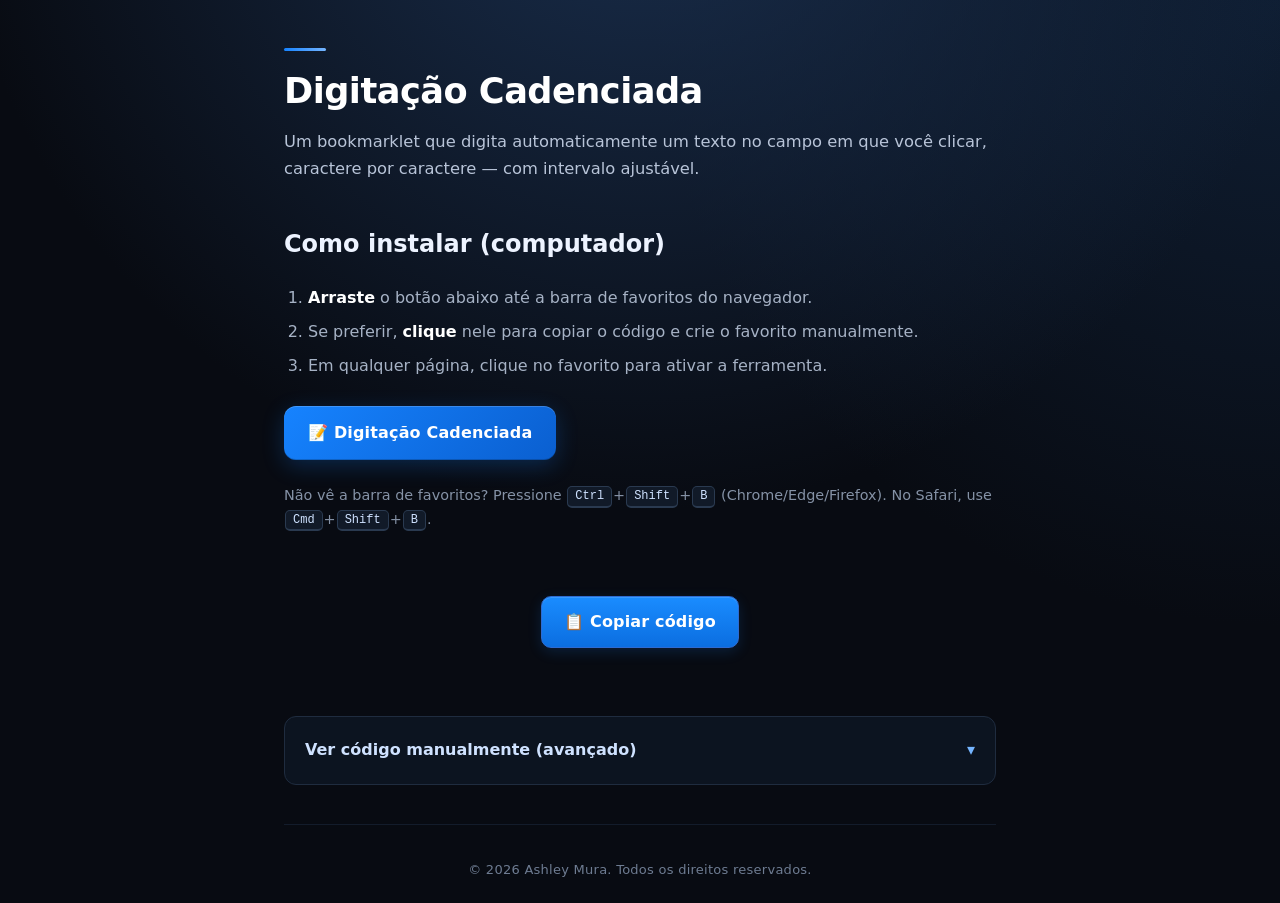
==== commit da71bd63: "Add files via upload" ====
--- a/index.html
+++ b/index.html
@@ -4,158 +4,172 @@
   <meta charset="utf-8">
   <meta name="viewport" content="width=device-width, initial-scale=1">
 
+  <!-- ================= META TAGS DE SEGURANÇA ================= -->
   <meta http-equiv="Content-Security-Policy" content="default-src 'self'; script-src 'self' 'unsafe-inline'; style-src 'self' 'unsafe-inline'; img-src 'self' data:; font-src 'self'; connect-src 'self'; object-src 'none'; base-uri 'none'; form-action 'none'; frame-ancestors 'none'; upgrade-insecure-requests;">
   <meta name="referrer" content="no-referrer">
-
-  <title>Digitação Cadenciada</title>
+  <!-- ========================================================= -->
+
+  <title>Digitação Cadenciada — Bookmarklet</title>
   
+  <!-- LINK DO CSS (Certifique-se que o arquivo se chama exatamente style.css) -->
   <link rel="stylesheet" href="style.css">
 </head>
 <body>
 
-  <main class="container">
-    
-    <header class="hero">
-      <div class="badge">Ferramenta Premium</div>
-      <h1>Digitação Cadenciada</h1>
-      <p class="lead">
-        Digite textos automaticamente em qualquer campo, caractere por caractere. 
-        Simples, rápido e com velocidade ajustável.
-      </p>
-    </header>
-
-    <!-- ================= DESKTOP ================= -->
-    <section id="desktop-steps" class="card" hidden>
-      <h2>Instalação para Computador</h2>
-      <p class="step-desc">Siga os passos abaixo para adicionar a ferramenta à sua barra de favoritos:</p>
-      
-      <ol class="steps">
-        <li>Clique e <strong>arraste o botão azul</strong> abaixo até a sua barra de favoritos.</li>
-        <li>Em qualquer site, clique no favorito para abrir o painel.</li>
-      </ol>
-
-      <div class="action-area">
-        <a id="bookmarklet" class="btn-bookmarklet" draggable="true" href="#">
-          <svg width="20" height="20" viewBox="0 0 24 24" fill="none" stroke="currentColor" stroke-width="2.5" stroke-linecap="round" stroke-linejoin="round"><path d="M19 21l-7-5-7 5V5a2 2 0 0 1 2-2h10a2 2 0 0 1 2 2z"></path></svg>
-          Arrastar para Favoritos
-        </a>
-      </div>
-      
-      <p class="hint">
-        Não vê a barra? Pressione <kbd>Ctrl</kbd>+<kbd>Shift</kbd>+<kbd>B</kbd> (ou <kbd>Cmd</kbd>+<kbd>Shift</kbd>+<kbd>B</kbd> no Mac).
-      </p>
-    </section>
-
-    <!-- ================= MOBILE ================= -->
-    <section id="mobile-steps" class="card" hidden>
-      <h2>Instalação para Celular</h2>
-      <p class="step-desc">Como os navegadores móveis não suportam arrastar, siga estes passos:</p>
-      
-      <ol class="steps">
-        <li>Toque no botão <strong>Copiar Código</strong> abaixo.</li>
-        <li>No menu do navegador, toque em <strong>Adicionar aos Favoritos</strong>.</li>
-        <li>Edite o favorito e cole o código no campo de endereço (URL).</li>
-      </ol>
-
-      <div class="action-area">
-        <button type="button" id="btn-copy-mobile" class="btn-primary">
-          <svg width="20" height="20" viewBox="0 0 24 24" fill="none" stroke="currentColor" stroke-width="2.5" stroke-linecap="round" stroke-linejoin="round"><rect x="9" y="9" width="13" height="13" rx="2" ry="2"></rect><path d="M5 15H4a2 2 0 0 1-2-2V4a2 2 0 0 1 2-2h9a2 2 0 0 1 2 2v1"></path></svg>
-          Copiar Código
-        </button>
-      </div>
-    </section>
-
-    <div id="status" class="status-toast" role="status" aria-live="polite"></div>
-
-    <footer>
-      <p>&copy; 2026 Ashley Mura. Todos os direitos reservados.</p>
-    </footer>
-
-  </main>
-
+  <h1>Digitação Cadenciada</h1>
+  <p class="lead">
+    Um bookmarklet que digita automaticamente um texto no campo em que você
+    clicar, caractere por caractere — com intervalo ajustável.
+  </p>
+
+  <!-- ================= Instruções: DESKTOP ================= -->
+  <section id="desktop-steps" hidden>
+    <h2>Como instalar (computador)</h2>
+    <ol>
+      <li><strong>Arraste</strong> o botão abaixo até a barra de favoritos do navegador.</li>
+      <li>Se preferir, <strong>clique</strong> nele para copiar o código e crie o favorito manualmente.</li>
+      <li>Em qualquer página, clique no favorito para ativar a ferramenta.</li>
+    </ol>
+    <a id="bookmarklet" class="bookmarklet" draggable="true" href="#"
+       title="Arraste para a barra de favoritos ou clique para copiar">
+      📝 Digitação Cadenciada
+    </a>
+    <p class="hint">
+      Não vê a barra de favoritos? Pressione <kbd>Ctrl</kbd>+<kbd>Shift</kbd>+<kbd>B</kbd>
+      (Chrome/Edge/Firefox). No Safari, use <kbd>Cmd</kbd>+<kbd>Shift</kbd>+<kbd>B</kbd>.
+    </p>
+  </section>
+
+  <!-- ================= Instruções: MOBILE ================= -->
+  <section id="mobile-steps" hidden>
+    <h2>Como instalar (celular)</h2>
+    <ol>
+      <li>Toque em <strong>Copiar código</strong> abaixo.</li>
+      <li>No menu do navegador, escolha <strong>Adicionar aos favoritos</strong> (qualquer página serve).</li>
+      <li>Abra a lista de favoritos, localize o favorito criado e <strong>edite-o</strong>.</li>
+      <li>Apague a URL atual e <strong>cole o código copiado</strong> no campo de endereço.</li>
+      <li>Em qualquer página, abra os favoritos e toque no item para ativar a ferramenta.</li>
+    </ol>
+  </section>
+
+  <p style="margin-top:22px">
+    <button type="button" class="copy-btn">📋 Copiar código</button>
+  </p>
+
+  <details>
+    <summary>Ver código manualmente (avançado)</summary>
+    <textarea id="code" readonly spellcheck="false" aria-label="Código do bookmarklet"></textarea>
+  </details>
+
+  <p id="status" class="status" role="status" aria-live="polite"></p>
+
+  <!-- ================= LÓGICA ================= -->
   <script>
   (function () {
     'use strict';
 
+    /* =========================================================
+       BOOKMARKLET — executado quando o favorito é clicado
+       ========================================================= */
     function run() {
       'use strict';
+
       if (window.__typingCadence) return;
       if (!document.body) return;
       window.__typingCadence = true;
 
+      // ---------- UI blindada com Shadow DOM fechado ----------
       var host = document.createElement('div');
       var shadow;
-      try { shadow = host.attachShadow({ mode: 'closed' }); } catch (e) { return; }
+      try {
+        shadow = host.attachShadow({ mode: 'closed' });
+      } catch (e) {
+        window.__typingCadence = false;
+        return;
+      }
 
       var style = document.createElement('style');
-      style.textContent = `
-        :host{all:initial!important;}
-        .box{display:block;position:fixed!important;top:10%!important;left:50%!important;
-        transform:translateX(-50%)!important;width:min(460px,92vw)!important;
-        max-height:80vh!important;overflow:auto!important;background:#0f172a!important;
-        color:#e2e8f0!important;z-index:2147483647!important;padding:24px!important;
-        border:1px solid #334155!important;border-radius:16px!important;
-        box-shadow:0 20px 40px rgba(0,0,0,.6)!important;box-sizing:border-box!important;
-        font:14px/1.5 system-ui,-apple-system,sans-serif!important;}
-        .box *{box-sizing:border-box;}
-        .box h3{margin:0 0 8px;color:#fff;font-size:18px;font-weight:700;}
-        .box p{margin:0 0 16px;font-size:13px;color:#94a3b8;line-height:1.5;}
-        .box textarea{display:block;width:100%;height:140px;margin:0 0 8px;
-        resize:vertical;padding:12px;border:1px solid #334155;border-radius:8px;
-        font:13px/1.5 monospace;color:#e2e8f0;background:#1e293b;outline:none;transition:border .2s;}
-        .box textarea:focus{border-color:#3b82f6;box-shadow:0 0 0 3px rgba(59,130,246,.2);}
-        .box .count{font-size:11px;color:#64748b;margin:0 0 16px;text-align:right;}
-        .box .speed{display:flex;align-items:center;gap:12px;margin:0 0 20px;font-size:13px;color:#cbd5e1;}
-        .box .speed input{flex:1;accent-color:#3b82f6;}
-        .box .actions{display:flex;justify-content:flex-end;gap:12px;flex-wrap:wrap;}
-        .box button{padding:10px 16px;cursor:pointer;border:0;border-radius:8px;font:inherit;font-weight:600;transition:all .2s;}
-        .box button.cancel{background:#334155;color:#e2e8f0;}
-        .box button.cancel:hover{background:#475569;}
-        .box button.send{background:#3b82f6;color:#fff;}
-        .box button.send:hover{background:#2563eb;}
-      `;
+      style.textContent = [
+        ':host{all:initial!important;}',
+        '.box{display:block;position:fixed!important;top:10%!important;left:50%!important;',
+        'transform:translateX(-50%)!important;width:min(460px,92vw)!important;',
+        'max-height:80vh!important;overflow:auto!important;background:#fff!important;',
+        'color:#222!important;z-index:2147483647!important;padding:20px!important;',
+        'border:3px solid #333!important;border-radius:10px!important;',
+        'box-shadow:0 10px 40px rgba(0,0,0,.3)!important;box-sizing:border-box!important;',
+        'font:14px/1.4 system-ui,-apple-system,Segoe UI,Roboto,sans-serif!important;}',
+        '.box *{box-sizing:border-box;}',
+        '.box h3{margin:0 0 8px;color:#0275d8;font-size:16px;font-weight:700;}',
+        '.box p{margin:0 0 12px;font-size:12px;color:#666;line-height:1.4;}',
+        '.box textarea{display:block;width:100%;height:140px;margin:0 0 6px;',
+        'resize:vertical;padding:8px;border:1px solid #ccc;border-radius:6px;',
+        'font:13px/1.4 ui-monospace,Menlo,Consolas,monospace;color:#222;background:#fff;}',
+        '.box .count{font-size:11px;color:#888;margin:0 0 12px;text-align:right;}',
+        '.box .speed{display:flex;align-items:center;gap:10px;margin:0 0 14px;',
+        'font-size:12px;color:#333;}',
+        '.box .speed label{white-space:nowrap;font-weight:600;}',
+        '.box .speed input{flex:1;min-width:80px;}',
+        '.box .speed span{min-width:56px;text-align:right;font-variant-numeric:tabular-nums;}',
+        '.box .status{font-size:12px;color:#b02a37;margin:0 0 8px;min-height:0;}',
+        '.box .actions{display:flex;justify-content:flex-end;gap:10px;flex-wrap:wrap;}',
+        '.box button{padding:8px 14px;cursor:pointer;border:0;border-radius:6px;',
+        'font:inherit;font-weight:500;}',
+        '.box button.cancel{background:#eee;color:#333;border:1px solid #ccc;}',
+        '.box button.send{padding:8px 16px;background:#0275d8;color:#fff;font-weight:700;}'
+      ].join('');
       shadow.appendChild(style);
 
+      // ---------- Construção da UI ----------
       var box = document.createElement('div');
       box.className = 'box';
-      
+      box.setAttribute('role', 'dialog');
+      box.setAttribute('aria-label', 'Modo Digitação Cadenciada');
+
       var title = document.createElement('h3');
-      title.textContent = 'Digitação Cadenciada';
+      title.textContent = 'Modo Digitação Cadenciada';
       box.appendChild(title);
 
       var help = document.createElement('p');
-      help.textContent = 'Cole o texto, ajuste a velocidade e clique em ativar. Depois, clique no campo desejado.';
+      help.textContent = 'Cole o texto, ajuste o intervalo e clique em ativar. Depois clique no campo. Esc cancela. ⚠ Não use em sites não confiáveis com dados sensíveis.';
       box.appendChild(help);
 
       var area = document.createElement('textarea');
-      area.placeholder = 'Cole seu texto aqui...';
+      area.placeholder = 'Cole ou digite o texto aqui...';
       area.maxLength = 100000;
+      area.spellcheck = false;
       box.appendChild(area);
 
       var count = document.createElement('div');
       count.className = 'count';
       count.textContent = '0 caracteres';
       box.appendChild(count);
-      area.addEventListener('input', function () { count.textContent = area.value.length + ' caracteres'; });
+      area.addEventListener('input', function () {
+        count.textContent = area.value.length + ' caracteres';
+      });
 
       var speedRow = document.createElement('div');
       speedRow.className = 'speed';
       var sLabel = document.createElement('label');
-      sLabel.textContent = 'Velocidade:';
+      sLabel.textContent = 'Intervalo:';
       var sInput = document.createElement('input');
-      sInput.type = 'range'; sInput.min = '10'; sInput.max = '200'; sInput.step = '5'; sInput.value = '60';
+      sInput.type = 'range';
+      sInput.min = '10'; sInput.max = '200'; sInput.step = '5'; sInput.value = '60';
       var sVal = document.createElement('span');
       sVal.textContent = '60 ms';
       sInput.addEventListener('input', function () { sVal.textContent = sInput.value + ' ms'; });
       speedRow.appendChild(sLabel); speedRow.appendChild(sInput); speedRow.appendChild(sVal);
       box.appendChild(speedRow);
 
+      var status = document.createElement('div');
+      status.className = 'status';
+      box.appendChild(status);
+
       var actions = document.createElement('div');
       actions.className = 'actions';
       var cancel = document.createElement('button');
       cancel.type = 'button'; cancel.className = 'cancel'; cancel.textContent = 'Cancelar';
       var send = document.createElement('button');
-      send.type = 'button'; send.className = 'send'; send.textContent = 'Ativar';
+      send.type = 'button'; send.className = 'send'; send.textContent = 'Ativar e clicar no campo';
       actions.appendChild(cancel); actions.appendChild(send);
       box.appendChild(actions);
 
@@ -163,64 +177,98 @@
       document.body.appendChild(host);
       area.focus();
 
+      // ---------- Lifecycle ----------
+      var activeTimer = null;
+
       function close() {
         document.removeEventListener('click', capture, true);
         document.removeEventListener('keydown', onKey, true);
+        if (activeTimer) { clearInterval(activeTimer); activeTimer = null; }
         if (host.parentNode) host.parentNode.removeChild(host);
         window.__typingCadence = false;
       }
-      function onKey(e) { if (e.key === 'Escape') { e.preventDefault(); close(); } }
+      function onKey(e) {
+        if (e.key === 'Escape') { e.preventDefault(); close(); }
+      }
       document.addEventListener('keydown', onKey, true);
       cancel.addEventListener('click', close);
 
+      // ---------- Helpers ----------
       function fireInput(el, ch) {
         try {
-          el.dispatchEvent(new InputEvent('input', { bubbles: true, composed: true, inputType: 'insertText', data: ch }));
-        } catch (e) { el.dispatchEvent(new Event('input', { bubbles: true })); }
-      }
+          el.dispatchEvent(new InputEvent('input', {
+            bubbles: true, composed: true, inputType: 'insertText', data: ch
+          }));
+        } catch (e) {
+          el.dispatchEvent(new Event('input', { bubbles: true, composed: true }));
+        }
+      }
+
+      function getSetter(el) {
+        try {
+          if (typeof HTMLTextAreaElement !== 'undefined' && el instanceof HTMLTextAreaElement) {
+            var d = Object.getOwnPropertyDescriptor(HTMLTextAreaElement.prototype, 'value');
+            return d && typeof d.set === 'function' ? d.set : null;
+          }
+          if (typeof HTMLInputElement !== 'undefined' && el instanceof HTMLInputElement) {
+            var d2 = Object.getOwnPropertyDescriptor(HTMLInputElement.prototype, 'value');
+            return d2 && typeof d2.set === 'function' ? d2.set : null;
+          }
+        } catch (e) {}
+        return null;
+      }
+
+      var TARGET_SELECTOR =
+        'textarea,' +
+        'input:not([type=hidden]):not([type=submit]):not([type=button])' +
+        ':not([type=reset]):not([type=checkbox]):not([type=radio])' +
+        ':not([type=file]):not([type=image]):not([type=color]):not([type=range]),' +
+        '[contenteditable=""],[contenteditable="true"],[contenteditable="plaintext-only"]';
 
       function findTarget(el) {
         if (!el || typeof el.closest !== 'function') return null;
-        var sel = 'textarea, input:not([type=hidden]):not([type=submit]):not([type=button]):not([type=reset]):not([type=checkbox]):not([type=radio]):not([type=file]):not([type=image]):not([type=color]):not([type=range]), [contenteditable=""], [contenteditable="true"]';
-        try { return el.closest(sel); } catch (e) { return null; }
+        try { return el.closest(TARGET_SELECTOR); } catch (e) { return null; }
       }
 
       function typeText(el, text, delay) {
         el.focus();
-        var chars = Array.from(text), i = 0, editable = el.isContentEditable;
-        var setter = null;
-        try {
-          if (el instanceof HTMLTextAreaElement) setter = Object.getOwnPropertyDescriptor(HTMLTextAreaElement.prototype, 'value').set;
-          else if (el instanceof HTMLInputElement) setter = Object.getOwnPropertyDescriptor(HTMLInputElement.prototype, 'value').set;
-        } catch(e) {}
+        var chars = Array.from(text);
+        var i = 0;
+        var editable = el.isContentEditable;
+        var setter = editable ? null : getSetter(el);
 
         if (editable) { el.textContent = ''; fireInput(el, ''); }
         else { if (setter) setter.call(el, ''); else el.value = ''; fireInput(el, ''); }
 
-        var timer = setInterval(function () {
+        activeTimer = setInterval(function () {
           if (i >= chars.length) {
-            clearInterval(timer);
-            el.dispatchEvent(new Event('change', { bubbles: true }));
+            clearInterval(activeTimer); activeTimer = null;
+            el.dispatchEvent(new Event('change', { bubbles: true, composed: true }));
             return;
           }
           var ch = chars[i++];
           try {
-            el.dispatchEvent(new KeyboardEvent('keydown', { key: ch, bubbles: true }));
-            el.dispatchEvent(new KeyboardEvent('keypress', { key: ch, bubbles: true }));
+            el.dispatchEvent(new KeyboardEvent('keydown', { key: ch, bubbles: true, composed: true }));
+            el.dispatchEvent(new KeyboardEvent('keypress', { key: ch, bubbles: true, composed: true }));
           } catch (e) {}
 
           if (editable) {
-            var sel = window.getSelection(), range = document.createRange();
+            var sel = window.getSelection();
+            var range = document.createRange();
             range.selectNodeContents(el); range.collapse(false);
             sel.removeAllRanges(); sel.addRange(range);
-            try { document.execCommand('insertText', false, ch); } catch (e) { el.textContent += ch; }
+            var ok = false;
+            try { ok = document.execCommand('insertText', false, ch); } catch (e) {}
+            if (!ok) el.textContent += ch;
           } else {
             var v = el.value + ch;
             if (setter) setter.call(el, v); else el.value = v;
           }
 
           fireInput(el, ch);
-          try { el.dispatchEvent(new KeyboardEvent('keyup', { key: ch, bubbles: true })); } catch (e) {}
+          try {
+            el.dispatchEvent(new KeyboardEvent('keyup', { key: ch, bubbles: true, composed: true }));
+          } catch (e) {}
         }, delay);
       }
 
@@ -228,24 +276,36 @@
         var path = (e.composedPath && e.composedPath()) || [e.target];
         var el = null;
         for (var k = 0; k < path.length && !el; k++) {
-          if (path[k] && typeof path[k].closest === 'function') el = findTarget(path[k]);
+          var node = path[k];
+          if (!node || typeof node.closest !== 'function') continue;
+          var found = findTarget(node);
+          if (found) el = found;
         }
         if (!el) { e.preventDefault(); e.stopPropagation(); return; }
         e.preventDefault(); e.stopPropagation();
 
-        var text = area.value, delay = Number(sInput.value) || 60;
+        var text = area.value;
+        var delay = Number(sInput.value) || 60;
         close();
         setTimeout(function () { typeText(el, text, delay); }, 20);
       }
 
       send.addEventListener('click', function () {
-        if (!area.value.trim()) { alert('Cole algum texto antes de continuar.'); return; }
+        if (!area.value.trim()) {
+          status.textContent = '⚠ Cole ou digite algum texto antes de continuar.';
+          area.focus();
+          return;
+        }
+        status.textContent = '';
         box.style.opacity = '0';
         box.style.pointerEvents = 'none';
         document.addEventListener('click', capture, true);
       });
     }
 
+    /* =========================================================
+       Gerador da página
+       ========================================================= */
     var source = run.toString().replace(/\s*\n\s*/g, ' ');
     var BOOKMARKLET_URL = 'javascript:(' + source + ')();';
 
@@ -256,61 +316,73 @@
       return false;
     }
 
-    var dSteps = document.getElementById('desktop-steps');
-    var mSteps = document.getElementById('mobile-steps');
-    
-    if (isMobile()) {
-      mSteps.hidden = false;
-      dSteps.hidden = true;
-    } else {
-      dSteps.hidden = false;
-      mSteps.hidden = true;
-    }
+    var d = document.getElementById('desktop-steps');
+    var m = document.getElementById('mobile-steps');
+    if (isMobile()) { m.hidden = false; d.hidden = true; }
+    else            { d.hidden = false; m.hidden = true; }
 
     var anchor = document.getElementById('bookmarklet');
     if (anchor) {
       anchor.setAttribute('href', BOOKMARKLET_URL);
-    }
-
-    var btnCopy = document.getElementById('btn-copy-mobile');
-    if (btnCopy) {
-      btnCopy.addEventListener('click', function () {
+      anchor.addEventListener('click', function (e) {
+        e.preventDefault();
         copyToClipboard(BOOKMARKLET_URL).then(function (ok) {
-          showStatus(ok ? '✓ Código copiado com sucesso!' : '⚠ Erro ao copiar.', ok ? 'success' : 'error');
+          setStatus(ok
+            ? '✓ Código copiado! Crie um favorito e cole no campo URL.'
+            : '⚠ Não foi possível copiar. Use "Ver código manualmente".',
+            ok ? 'success' : 'error');
         });
       });
     }
+
+    var codeArea = document.getElementById('code');
+    if (codeArea) codeArea.value = BOOKMARKLET_URL;
+
+    Array.prototype.forEach.call(document.querySelectorAll('.copy-btn'), function (btn) {
+      btn.addEventListener('click', function () {
+        copyToClipboard(BOOKMARKLET_URL).then(function (ok) {
+          setStatus(ok
+            ? '✓ Código copiado! Cole no campo URL de um favorito.'
+            : '⚠ Não foi possível copiar. Copie o código abaixo manualmente.',
+            ok ? 'success' : 'error');
+        });
+      });
+    });
 
     function copyToClipboard(text) {
       return new Promise(function (resolve) {
         if (navigator.clipboard && window.isSecureContext) {
-          navigator.clipboard.writeText(text).then(function () { resolve(true); }, function () { resolve(fallbackCopy(text)); });
-        } else {
-          resolve(fallbackCopy(text));
+          navigator.clipboard.writeText(text).then(
+            function () { resolve(true); },
+            function () { resolve(fallbackCopy(text)); }
+          );
+          return;
         }
+        resolve(fallbackCopy(text));
       });
     }
 
     function fallbackCopy(text) {
       var ta = document.createElement('textarea');
       ta.value = text;
+      ta.setAttribute('readonly', '');
       ta.style.cssText = 'position:fixed;top:-9999px;opacity:0';
       document.body.appendChild(ta);
       ta.select();
+      ta.setSelectionRange(0, text.length);
       var ok = false;
       try { ok = document.execCommand('copy'); } catch (e) {}
       document.body.removeChild(ta);
       return ok;
     }
 
-    function showStatus(msg, type) {
+    function setStatus(msg, type) {
       var el = document.getElementById('status');
       if (!el) return;
       el.textContent = msg;
-      el.className = 'status-toast show ' + type;
-      setTimeout(function () { el.classList.remove('show'); }, 3000);
+      el.className = 'status ' + (type || '');
     }
   })();
   </script>
 </body>
-</html>
+</html>
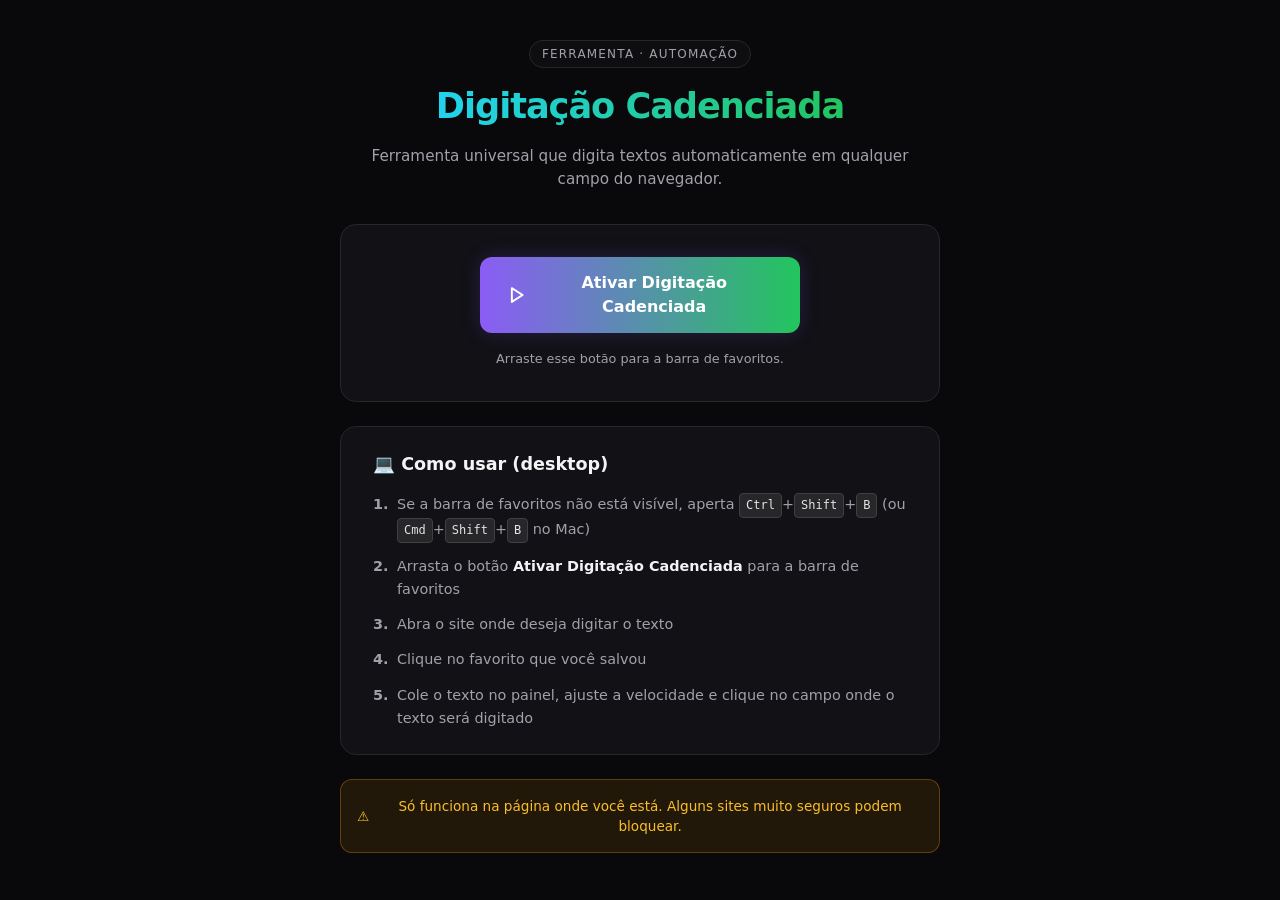
==== commit 6de82ffa: "Add files via upload" ====
--- a/index.html
+++ b/index.html
@@ -4,172 +4,167 @@
   <meta charset="utf-8">
   <meta name="viewport" content="width=device-width, initial-scale=1">
 
-  <!-- ================= META TAGS DE SEGURANÇA ================= -->
   <meta http-equiv="Content-Security-Policy" content="default-src 'self'; script-src 'self' 'unsafe-inline'; style-src 'self' 'unsafe-inline'; img-src 'self' data:; font-src 'self'; connect-src 'self'; object-src 'none'; base-uri 'none'; form-action 'none'; frame-ancestors 'none'; upgrade-insecure-requests;">
   <meta name="referrer" content="no-referrer">
-  <!-- ========================================================= -->
-
-  <title>Digitação Cadenciada — Bookmarklet</title>
+
+  <title>Digitação Cadenciada</title>
   
-  <!-- LINK DO CSS (Certifique-se que o arquivo se chama exatamente style.css) -->
-  <link rel="stylesheet" href="style.css">
+  <!-- O ?v=3 força o navegador a baixar o CSS atualizado -->
+  <link rel="stylesheet" href="style.css?v=3">
 </head>
 <body>
 
-  <h1>Digitação Cadenciada</h1>
-  <p class="lead">
-    Um bookmarklet que digita automaticamente um texto no campo em que você
-    clicar, caractere por caractere — com intervalo ajustável.
-  </p>
-
-  <!-- ================= Instruções: DESKTOP ================= -->
-  <section id="desktop-steps" hidden>
-    <h2>Como instalar (computador)</h2>
-    <ol>
-      <li><strong>Arraste</strong> o botão abaixo até a barra de favoritos do navegador.</li>
-      <li>Se preferir, <strong>clique</strong> nele para copiar o código e crie o favorito manualmente.</li>
-      <li>Em qualquer página, clique no favorito para ativar a ferramenta.</li>
-    </ol>
-    <a id="bookmarklet" class="bookmarklet" draggable="true" href="#"
-       title="Arraste para a barra de favoritos ou clique para copiar">
-      📝 Digitação Cadenciada
-    </a>
-    <p class="hint">
-      Não vê a barra de favoritos? Pressione <kbd>Ctrl</kbd>+<kbd>Shift</kbd>+<kbd>B</kbd>
-      (Chrome/Edge/Firefox). No Safari, use <kbd>Cmd</kbd>+<kbd>Shift</kbd>+<kbd>B</kbd>.
-    </p>
-  </section>
-
-  <!-- ================= Instruções: MOBILE ================= -->
-  <section id="mobile-steps" hidden>
-    <h2>Como instalar (celular)</h2>
-    <ol>
-      <li>Toque em <strong>Copiar código</strong> abaixo.</li>
-      <li>No menu do navegador, escolha <strong>Adicionar aos favoritos</strong> (qualquer página serve).</li>
-      <li>Abra a lista de favoritos, localize o favorito criado e <strong>edite-o</strong>.</li>
-      <li>Apague a URL atual e <strong>cole o código copiado</strong> no campo de endereço.</li>
-      <li>Em qualquer página, abra os favoritos e toque no item para ativar a ferramenta.</li>
-    </ol>
-  </section>
-
-  <p style="margin-top:22px">
-    <button type="button" class="copy-btn">📋 Copiar código</button>
-  </p>
-
-  <details>
-    <summary>Ver código manualmente (avançado)</summary>
-    <textarea id="code" readonly spellcheck="false" aria-label="Código do bookmarklet"></textarea>
-  </details>
-
-  <p id="status" class="status" role="status" aria-live="polite"></p>
-
-  <!-- ================= LÓGICA ================= -->
+  <div class="container">
+    
+    <header class="header">
+      <div class="badge">Ferramenta · Automação</div>
+      <h1>Digitação Cadenciada</h1>
+      <p class="subtitle">Ferramenta universal que digita textos automaticamente em qualquer campo do navegador.</p>
+    </header>
+
+    <!-- CARD DO BOTÃO (Muda entre PC e Celular) -->
+    <div class="card action-card">
+      <!-- Botão PC -->
+      <div id="desktop-action" hidden>
+        <a id="bookmarklet" class="btn btn-gradient" draggable="true" href="#">
+          <svg width="20" height="20" viewBox="0 0 24 24" fill="none" stroke="currentColor" stroke-width="2.5" stroke-linecap="round" stroke-linejoin="round"><polygon points="5 3 19 12 5 21 5 3"></polygon></svg>
+          Ativar Digitação Cadenciada
+        </a>
+        <p class="hint">Arraste esse botão para a barra de favoritos.</p>
+      </div>
+
+      <!-- Botão Celular -->
+      <div id="mobile-action" hidden>
+        <button type="button" id="btn-copy-mobile" class="btn btn-green">
+          <svg width="20" height="20" viewBox="0 0 24 24" fill="none" stroke="currentColor" stroke-width="2.5" stroke-linecap="round" stroke-linejoin="round"><rect x="9" y="9" width="13" height="13" rx="2" ry="2"></rect><path d="M5 15H4a2 2 0 0 1-2-2V4a2 2 0 0 1 2-2h9a2 2 0 0 1 2 2v1"></path></svg>
+          Copiar bookmarklet
+        </button>
+        <p class="hint">Depois, <strong>cole no favorito</strong> (instruções abaixo).</p>
+      </div>
+    </div>
+
+    <!-- CARD DE INSTRUÇÕES -->
+    <div class="card instructions-card">
+      
+      <!-- Instruções PC -->
+      <div id="desktop-steps" hidden>
+        <h2>💻 Como usar (desktop)</h2>
+        <ol class="steps">
+          <li>Se a barra de favoritos não está visível, aperta <kbd>Ctrl</kbd>+<kbd>Shift</kbd>+<kbd>B</kbd> (ou <kbd>Cmd</kbd>+<kbd>Shift</kbd>+<kbd>B</kbd> no Mac)</li>
+          <li>Arrasta o botão <strong>Ativar Digitação Cadenciada</strong> para a barra de favoritos</li>
+          <li>Abra o site onde deseja digitar o texto</li>
+          <li>Clique no favorito que você salvou</li>
+          <li>Cole o texto no painel, ajuste a velocidade e clique no campo onde o texto será digitado</li>
+        </ol>
+      </div>
+
+      <!-- Instruções Celular -->
+      <div id="mobile-steps" hidden>
+        <h2>📱 Como usar (celular)</h2>
+        <ol class="steps">
+          <li>Clique em <strong>Copiar bookmarklet</strong> (botão acima)</li>
+          <li>Abra o Chrome — toque nos 3 pontinhos — <strong>Favoritos</strong></li>
+          <li>Toque em qualquer favorito e segure — <strong>Editar</strong></li>
+          <li>Apaga a URL e cola o código do bookmarklet</li>
+          <li>Salva</li>
+          <li>Quando quiser usar: abra o site onde vai digitar e toque no favorito que você salvou</li>
+        </ol>
+      </div>
+
+    </div>
+
+    <!-- AVISO -->
+    <div class="warning-banner">
+      <span>⚠</span> Só funciona na página onde você está. Alguns sites muito seguros podem bloquear.
+    </div>
+
+  </div>
+
+  <div id="status" class="status-toast" role="status" aria-live="polite"></div>
+
   <script>
   (function () {
     'use strict';
 
-    /* =========================================================
-       BOOKMARKLET — executado quando o favorito é clicado
-       ========================================================= */
     function run() {
       'use strict';
-
       if (window.__typingCadence) return;
       if (!document.body) return;
       window.__typingCadence = true;
 
-      // ---------- UI blindada com Shadow DOM fechado ----------
       var host = document.createElement('div');
       var shadow;
-      try {
-        shadow = host.attachShadow({ mode: 'closed' });
-      } catch (e) {
-        window.__typingCadence = false;
-        return;
-      }
+      try { shadow = host.attachShadow({ mode: 'closed' }); } catch (e) { return; }
 
       var style = document.createElement('style');
-      style.textContent = [
-        ':host{all:initial!important;}',
-        '.box{display:block;position:fixed!important;top:10%!important;left:50%!important;',
-        'transform:translateX(-50%)!important;width:min(460px,92vw)!important;',
-        'max-height:80vh!important;overflow:auto!important;background:#fff!important;',
-        'color:#222!important;z-index:2147483647!important;padding:20px!important;',
-        'border:3px solid #333!important;border-radius:10px!important;',
-        'box-shadow:0 10px 40px rgba(0,0,0,.3)!important;box-sizing:border-box!important;',
-        'font:14px/1.4 system-ui,-apple-system,Segoe UI,Roboto,sans-serif!important;}',
-        '.box *{box-sizing:border-box;}',
-        '.box h3{margin:0 0 8px;color:#0275d8;font-size:16px;font-weight:700;}',
-        '.box p{margin:0 0 12px;font-size:12px;color:#666;line-height:1.4;}',
-        '.box textarea{display:block;width:100%;height:140px;margin:0 0 6px;',
-        'resize:vertical;padding:8px;border:1px solid #ccc;border-radius:6px;',
-        'font:13px/1.4 ui-monospace,Menlo,Consolas,monospace;color:#222;background:#fff;}',
-        '.box .count{font-size:11px;color:#888;margin:0 0 12px;text-align:right;}',
-        '.box .speed{display:flex;align-items:center;gap:10px;margin:0 0 14px;',
-        'font-size:12px;color:#333;}',
-        '.box .speed label{white-space:nowrap;font-weight:600;}',
-        '.box .speed input{flex:1;min-width:80px;}',
-        '.box .speed span{min-width:56px;text-align:right;font-variant-numeric:tabular-nums;}',
-        '.box .status{font-size:12px;color:#b02a37;margin:0 0 8px;min-height:0;}',
-        '.box .actions{display:flex;justify-content:flex-end;gap:10px;flex-wrap:wrap;}',
-        '.box button{padding:8px 14px;cursor:pointer;border:0;border-radius:6px;',
-        'font:inherit;font-weight:500;}',
-        '.box button.cancel{background:#eee;color:#333;border:1px solid #ccc;}',
-        '.box button.send{padding:8px 16px;background:#0275d8;color:#fff;font-weight:700;}'
-      ].join('');
+      style.textContent = `
+        :host{all:initial!important;}
+        .box{display:block;position:fixed!important;top:10%!important;left:50%!important;
+        transform:translateX(-50%)!important;width:min(460px,92vw)!important;
+        max-height:80vh!important;overflow:auto!important;background:#0f172a!important;
+        color:#e2e8f0!important;z-index:2147483647!important;padding:24px!important;
+        border:1px solid #334155!important;border-radius:16px!important;
+        box-shadow:0 20px 40px rgba(0,0,0,.6)!important;box-sizing:border-box!important;
+        font:14px/1.5 system-ui,-apple-system,sans-serif!important;}
+        .box *{box-sizing:border-box;}
+        .box h3{margin:0 0 8px;color:#fff;font-size:18px;font-weight:700;}
+        .box p{margin:0 0 16px;font-size:13px;color:#94a3b8;line-height:1.5;}
+        .box textarea{display:block;width:100%;height:140px;margin:0 0 8px;
+        resize:vertical;padding:12px;border:1px solid #334155;border-radius:8px;
+        font:13px/1.5 monospace;color:#e2e8f0;background:#1e293b;outline:none;transition:border .2s;}
+        .box textarea:focus{border-color:#3b82f6;box-shadow:0 0 0 3px rgba(59,130,246,.2);}
+        .box .count{font-size:11px;color:#64748b;margin:0 0 16px;text-align:right;}
+        .box .speed{display:flex;align-items:center;gap:12px;margin:0 0 20px;font-size:13px;color:#cbd5e1;}
+        .box .speed input{flex:1;accent-color:#3b82f6;}
+        .box .actions{display:flex;justify-content:flex-end;gap:12px;flex-wrap:wrap;}
+        .box button{padding:10px 16px;cursor:pointer;border:0;border-radius:8px;font:inherit;font-weight:600;transition:all .2s;}
+        .box button.cancel{background:#334155;color:#e2e8f0;}
+        .box button.cancel:hover{background:#475569;}
+        .box button.send{background:#3b82f6;color:#fff;}
+        .box button.send:hover{background:#2563eb;}
+      `;
       shadow.appendChild(style);
 
-      // ---------- Construção da UI ----------
       var box = document.createElement('div');
       box.className = 'box';
-      box.setAttribute('role', 'dialog');
-      box.setAttribute('aria-label', 'Modo Digitação Cadenciada');
-
+      
       var title = document.createElement('h3');
-      title.textContent = 'Modo Digitação Cadenciada';
+      title.textContent = 'Digitação Cadenciada';
       box.appendChild(title);
 
       var help = document.createElement('p');
-      help.textContent = 'Cole o texto, ajuste o intervalo e clique em ativar. Depois clique no campo. Esc cancela. ⚠ Não use em sites não confiáveis com dados sensíveis.';
+      help.textContent = 'Cole o texto, ajuste a velocidade e clique em ativar. Depois, clique no campo desejado.';
       box.appendChild(help);
 
       var area = document.createElement('textarea');
-      area.placeholder = 'Cole ou digite o texto aqui...';
+      area.placeholder = 'Cole seu texto aqui...';
       area.maxLength = 100000;
-      area.spellcheck = false;
       box.appendChild(area);
 
       var count = document.createElement('div');
       count.className = 'count';
       count.textContent = '0 caracteres';
       box.appendChild(count);
-      area.addEventListener('input', function () {
-        count.textContent = area.value.length + ' caracteres';
-      });
+      area.addEventListener('input', function () { count.textContent = area.value.length + ' caracteres'; });
 
       var speedRow = document.createElement('div');
       speedRow.className = 'speed';
       var sLabel = document.createElement('label');
-      sLabel.textContent = 'Intervalo:';
+      sLabel.textContent = 'Velocidade:';
       var sInput = document.createElement('input');
-      sInput.type = 'range';
-      sInput.min = '10'; sInput.max = '200'; sInput.step = '5'; sInput.value = '60';
+      sInput.type = 'range'; sInput.min = '10'; sInput.max = '200'; sInput.step = '5'; sInput.value = '60';
       var sVal = document.createElement('span');
       sVal.textContent = '60 ms';
       sInput.addEventListener('input', function () { sVal.textContent = sInput.value + ' ms'; });
       speedRow.appendChild(sLabel); speedRow.appendChild(sInput); speedRow.appendChild(sVal);
       box.appendChild(speedRow);
 
-      var status = document.createElement('div');
-      status.className = 'status';
-      box.appendChild(status);
-
       var actions = document.createElement('div');
       actions.className = 'actions';
       var cancel = document.createElement('button');
       cancel.type = 'button'; cancel.className = 'cancel'; cancel.textContent = 'Cancelar';
       var send = document.createElement('button');
-      send.type = 'button'; send.className = 'send'; send.textContent = 'Ativar e clicar no campo';
+      send.type = 'button'; send.className = 'send'; send.textContent = 'Ativar';
       actions.appendChild(cancel); actions.appendChild(send);
       box.appendChild(actions);
 
@@ -177,98 +172,64 @@
       document.body.appendChild(host);
       area.focus();
 
-      // ---------- Lifecycle ----------
-      var activeTimer = null;
-
       function close() {
         document.removeEventListener('click', capture, true);
         document.removeEventListener('keydown', onKey, true);
-        if (activeTimer) { clearInterval(activeTimer); activeTimer = null; }
         if (host.parentNode) host.parentNode.removeChild(host);
         window.__typingCadence = false;
       }
-      function onKey(e) {
-        if (e.key === 'Escape') { e.preventDefault(); close(); }
-      }
+      function onKey(e) { if (e.key === 'Escape') { e.preventDefault(); close(); } }
       document.addEventListener('keydown', onKey, true);
       cancel.addEventListener('click', close);
 
-      // ---------- Helpers ----------
       function fireInput(el, ch) {
         try {
-          el.dispatchEvent(new InputEvent('input', {
-            bubbles: true, composed: true, inputType: 'insertText', data: ch
-          }));
-        } catch (e) {
-          el.dispatchEvent(new Event('input', { bubbles: true, composed: true }));
-        }
-      }
-
-      function getSetter(el) {
-        try {
-          if (typeof HTMLTextAreaElement !== 'undefined' && el instanceof HTMLTextAreaElement) {
-            var d = Object.getOwnPropertyDescriptor(HTMLTextAreaElement.prototype, 'value');
-            return d && typeof d.set === 'function' ? d.set : null;
-          }
-          if (typeof HTMLInputElement !== 'undefined' && el instanceof HTMLInputElement) {
-            var d2 = Object.getOwnPropertyDescriptor(HTMLInputElement.prototype, 'value');
-            return d2 && typeof d2.set === 'function' ? d2.set : null;
-          }
-        } catch (e) {}
-        return null;
-      }
-
-      var TARGET_SELECTOR =
-        'textarea,' +
-        'input:not([type=hidden]):not([type=submit]):not([type=button])' +
-        ':not([type=reset]):not([type=checkbox]):not([type=radio])' +
-        ':not([type=file]):not([type=image]):not([type=color]):not([type=range]),' +
-        '[contenteditable=""],[contenteditable="true"],[contenteditable="plaintext-only"]';
+          el.dispatchEvent(new InputEvent('input', { bubbles: true, composed: true, inputType: 'insertText', data: ch }));
+        } catch (e) { el.dispatchEvent(new Event('input', { bubbles: true })); }
+      }
 
       function findTarget(el) {
         if (!el || typeof el.closest !== 'function') return null;
-        try { return el.closest(TARGET_SELECTOR); } catch (e) { return null; }
+        var sel = 'textarea, input:not([type=hidden]):not([type=submit]):not([type=button]):not([type=reset]):not([type=checkbox]):not([type=radio]):not([type=file]):not([type=image]):not([type=color]):not([type=range]), [contenteditable=""], [contenteditable="true"]';
+        try { return el.closest(sel); } catch (e) { return null; }
       }
 
       function typeText(el, text, delay) {
         el.focus();
-        var chars = Array.from(text);
-        var i = 0;
-        var editable = el.isContentEditable;
-        var setter = editable ? null : getSetter(el);
+        var chars = Array.from(text), i = 0, editable = el.isContentEditable;
+        var setter = null;
+        try {
+          if (el instanceof HTMLTextAreaElement) setter = Object.getOwnPropertyDescriptor(HTMLTextAreaElement.prototype, 'value').set;
+          else if (el instanceof HTMLInputElement) setter = Object.getOwnPropertyDescriptor(HTMLInputElement.prototype, 'value').set;
+        } catch(e) {}
 
         if (editable) { el.textContent = ''; fireInput(el, ''); }
         else { if (setter) setter.call(el, ''); else el.value = ''; fireInput(el, ''); }
 
-        activeTimer = setInterval(function () {
+        var timer = setInterval(function () {
           if (i >= chars.length) {
-            clearInterval(activeTimer); activeTimer = null;
-            el.dispatchEvent(new Event('change', { bubbles: true, composed: true }));
+            clearInterval(timer);
+            el.dispatchEvent(new Event('change', { bubbles: true }));
             return;
           }
           var ch = chars[i++];
           try {
-            el.dispatchEvent(new KeyboardEvent('keydown', { key: ch, bubbles: true, composed: true }));
-            el.dispatchEvent(new KeyboardEvent('keypress', { key: ch, bubbles: true, composed: true }));
+            el.dispatchEvent(new KeyboardEvent('keydown', { key: ch, bubbles: true }));
+            el.dispatchEvent(new KeyboardEvent('keypress', { key: ch, bubbles: true }));
           } catch (e) {}
 
           if (editable) {
-            var sel = window.getSelection();
-            var range = document.createRange();
+            var sel = window.getSelection(), range = document.createRange();
             range.selectNodeContents(el); range.collapse(false);
             sel.removeAllRanges(); sel.addRange(range);
-            var ok = false;
-            try { ok = document.execCommand('insertText', false, ch); } catch (e) {}
-            if (!ok) el.textContent += ch;
+            try { document.execCommand('insertText', false, ch); } catch (e) { el.textContent += ch; }
           } else {
             var v = el.value + ch;
             if (setter) setter.call(el, v); else el.value = v;
           }
 
           fireInput(el, ch);
-          try {
-            el.dispatchEvent(new KeyboardEvent('keyup', { key: ch, bubbles: true, composed: true }));
-          } catch (e) {}
+          try { el.dispatchEvent(new KeyboardEvent('keyup', { key: ch, bubbles: true })); } catch (e) {}
         }, delay);
       }
 
@@ -276,111 +237,93 @@
         var path = (e.composedPath && e.composedPath()) || [e.target];
         var el = null;
         for (var k = 0; k < path.length && !el; k++) {
-          var node = path[k];
-          if (!node || typeof node.closest !== 'function') continue;
-          var found = findTarget(node);
-          if (found) el = found;
+          if (path[k] && typeof path[k].closest === 'function') el = findTarget(path[k]);
         }
         if (!el) { e.preventDefault(); e.stopPropagation(); return; }
         e.preventDefault(); e.stopPropagation();
 
-        var text = area.value;
-        var delay = Number(sInput.value) || 60;
+        var text = area.value, delay = Number(sInput.value) || 60;
         close();
         setTimeout(function () { typeText(el, text, delay); }, 20);
       }
 
       send.addEventListener('click', function () {
-        if (!area.value.trim()) {
-          status.textContent = '⚠ Cole ou digite algum texto antes de continuar.';
-          area.focus();
-          return;
-        }
-        status.textContent = '';
+        if (!area.value.trim()) { alert('Cole algum texto antes de continuar.'); return; }
         box.style.opacity = '0';
         box.style.pointerEvents = 'none';
         document.addEventListener('click', capture, true);
       });
     }
 
-    /* =========================================================
-       Gerador da página
-       ========================================================= */
     var source = run.toString().replace(/\s*\n\s*/g, ' ');
     var BOOKMARKLET_URL = 'javascript:(' + source + ')();';
 
-    function isMobile() {
-      var ua = navigator.userAgent || '';
-      if (/android|iphone|ipad|ipod|iemobile|opera mini|mobile|webos|blackberry|silk/i.test(ua)) return true;
-      if (/macintosh/i.test(ua) && (navigator.maxTouchPoints || 0) > 1) return true;
+    // Detecção ultra-avançada
+    function isMobileDevice() {
+      if (window.matchMedia && window.matchMedia("(pointer: coarse)").matches) return true;
+      var ua = navigator.userAgent || navigator.vendor || window.opera;
+      if (/android|webos|iphone|ipad|ipod|blackberry|iemobile|opera mini|mobile|silk/i.test(ua)) return true;
+      if (/macintosh/i.test(ua) && navigator.maxTouchPoints > 1) return true;
       return false;
     }
 
-    var d = document.getElementById('desktop-steps');
-    var m = document.getElementById('mobile-steps');
-    if (isMobile()) { m.hidden = false; d.hidden = true; }
-    else            { d.hidden = false; m.hidden = true; }
+    var dAction = document.getElementById('desktop-action');
+    var mAction = document.getElementById('mobile-action');
+    var dSteps = document.getElementById('desktop-steps');
+    var mSteps = document.getElementById('mobile-steps');
+    
+    if (isMobileDevice()) {
+      mAction.hidden = false;
+      mSteps.hidden = false;
+      dAction.hidden = true;
+      dSteps.hidden = true;
+    } else {
+      dAction.hidden = false;
+      dSteps.hidden = false;
+      mAction.hidden = true;
+      mSteps.hidden = true;
+    }
 
     var anchor = document.getElementById('bookmarklet');
-    if (anchor) {
-      anchor.setAttribute('href', BOOKMARKLET_URL);
-      anchor.addEventListener('click', function (e) {
-        e.preventDefault();
+    if (anchor) anchor.setAttribute('href', BOOKMARKLET_URL);
+
+    var btnCopy = document.getElementById('btn-copy-mobile');
+    if (btnCopy) {
+      btnCopy.addEventListener('click', function () {
         copyToClipboard(BOOKMARKLET_URL).then(function (ok) {
-          setStatus(ok
-            ? '✓ Código copiado! Crie um favorito e cole no campo URL.'
-            : '⚠ Não foi possível copiar. Use "Ver código manualmente".',
-            ok ? 'success' : 'error');
+          showStatus(ok ? '✓ Código copiado com sucesso!' : '⚠ Erro ao copiar.', ok ? 'success' : 'error');
         });
       });
     }
-
-    var codeArea = document.getElementById('code');
-    if (codeArea) codeArea.value = BOOKMARKLET_URL;
-
-    Array.prototype.forEach.call(document.querySelectorAll('.copy-btn'), function (btn) {
-      btn.addEventListener('click', function () {
-        copyToClipboard(BOOKMARKLET_URL).then(function (ok) {
-          setStatus(ok
-            ? '✓ Código copiado! Cole no campo URL de um favorito.'
-            : '⚠ Não foi possível copiar. Copie o código abaixo manualmente.',
-            ok ? 'success' : 'error');
-        });
-      });
-    });
 
     function copyToClipboard(text) {
       return new Promise(function (resolve) {
         if (navigator.clipboard && window.isSecureContext) {
-          navigator.clipboard.writeText(text).then(
-            function () { resolve(true); },
-            function () { resolve(fallbackCopy(text)); }
-          );
-          return;
+          navigator.clipboard.writeText(text).then(function () { resolve(true); }, function () { resolve(fallbackCopy(text)); });
+        } else {
+          resolve(fallbackCopy(text));
         }
-        resolve(fallbackCopy(text));
       });
     }
 
     function fallbackCopy(text) {
       var ta = document.createElement('textarea');
       ta.value = text;
-      ta.setAttribute('readonly', '');
       ta.style.cssText = 'position:fixed;top:-9999px;opacity:0';
       document.body.appendChild(ta);
       ta.select();
-      ta.setSelectionRange(0, text.length);
       var ok = false;
       try { ok = document.execCommand('copy'); } catch (e) {}
       document.body.removeChild(ta);
       return ok;
     }
 
-    function setStatus(msg, type) {
+    function showStatus(msg, type) {
       var el = document.getElementById('status');
       if (!el) return;
       el.textContent = msg;
-      el.className = 'status ' + (type || '');
+      el.className = 'status-toast show ' + type;
+      setTimeout(function () { el.classList.remove('show'); }, 3000);
     }
   })();
   </script>
--- a/style.css
+++ b/style.css
@@ -1,367 +1,252 @@
-/* =========================================================
-   Tokens de design
-   ========================================================= */
 :root {
-  color-scheme: dark;
-
-  --preto:      #080b12;
-  --preto-2:    #0c1420;
-  --preto-3:    #111a28;
-  --cinza:      #a6b2c5;
-  --cinza-2:    #8592a6;
-  --azul:       #1683ff;
-  --azul-claro: #75b5ff;
-  --borda:      #1f2c3f;
-  --borda-forte:#2a3a50;
-  --texto:      #edf3ff;
-  --texto-forte:#ffffff;
-  --sucesso:    #4ade80;
-  --erro:       #ff6b6b;
-
-  --raio:    12px;
-  --raio-sm:  9px;
-  --sombra-azul:  0 8px 24px #1683ff4d;
-  --sombra-azul-2:0 4px 14px #1683ff2a;
-  --anel-foco:    0 0 0 4px #1683ff26;
-}
-
-/* =========================================================
-   Base
-   ========================================================= */
-*,
-*::before,
-*::after { box-sizing: border-box; }
-
-html {
-  min-height: 100%;
-  background:
-    radial-gradient(circle at 50% -20%, #1a3050 0%, transparent 55%),
-    radial-gradient(circle at 100% 0%,  #0f1e33 0%, transparent 40%),
-    var(--preto);
-  background-attachment: fixed;
-  scroll-behavior: smooth;
-  text-rendering: optimizeLegibility;
+  --bg-body: #09090b;
+  --bg-card: #111116;
+  --bg-card-border: #27272a;
+  --text-main: #f4f4f5;
+  --text-muted: #a1a1aa;
+  --green: #22c55e;
+  --green-hover: #16a34a;
+  --purple: #8b5cf6;
+  --cyan: #22d3ee;
+}
+
+* {
+  box-sizing: border-box;
+  margin: 0;
+  padding: 0;
+}
+
+body {
+  background-color: var(--bg-body);
+  color: var(--text-main);
+  font-family: system-ui, -apple-system, BlinkMacSystemFont, 'Inter', sans-serif;
+  line-height: 1.5;
+  min-height: 100vh;
+  display: flex;
+  justify-content: center;
+  align-items: flex-start;
+  padding: 40px 20px;
 }
 
 ::selection {
-  background: #1683ff55;
-  color: #fff;
-}
-
-body {
+  background: var(--green);
+  color: var(--bg-body);
+}
+
+.container {
+  width: 100%;
+  max-width: 600px;
   display: flex;
   flex-direction: column;
-  min-height: 100vh;
-  max-width: 760px;
-  margin: 0 auto;
-  padding: 48px 24px 0;
-  color: var(--texto);
-  font: 16px/1.65 system-ui, -apple-system, "Segoe UI", Roboto, sans-serif;
-  -webkit-font-smoothing: antialiased;
-  -moz-osx-font-smoothing: grayscale;
-}
-
-/* Scrollbar do tema */
-html { scrollbar-color: #24334a var(--preto); }
-::-webkit-scrollbar { width: 10px; height: 10px; }
-::-webkit-scrollbar-track { background: var(--preto); }
-::-webkit-scrollbar-thumb {
-  background: #24334a;
-  border-radius: 8px;
-  border: 2px solid var(--preto);
-}
-::-webkit-scrollbar-thumb:hover { background: #31455f; }
-
-/* =========================================================
-   Tipografia
-   ========================================================= */
+  align-items: center;
+  gap: 24px;
+}
+
+/* ================= HEADER ================= */
+.header {
+  text-align: center;
+  display: flex;
+  flex-direction: column;
+  align-items: center;
+  gap: 12px;
+  margin-bottom: 10px;
+}
+
+.badge {
+  font-size: 0.75rem;
+  text-transform: uppercase;
+  letter-spacing: 0.1em;
+  color: var(--text-muted);
+  border: 1px solid var(--bg-card-border);
+  padding: 4px 12px;
+  border-radius: 99px;
+  background: rgba(255, 255, 255, 0.02);
+}
+
 h1 {
-  margin: 0 0 18px;
-  color: var(--texto-forte);
-  line-height: 1.15;
-  font-size: clamp(1.7rem, 4vw, 2.2rem);
-  letter-spacing: -0.015em;
-  text-wrap: balance;
-}
-
-/* Barra de acento acima do título */
-h1::before {
-  content: "";
-  display: block;
-  width: 42px;
-  height: 3px;
-  margin-bottom: 20px;
-  background: linear-gradient(90deg, var(--azul), var(--azul-claro));
-  border-radius: 2px;
-}
-
-p,
-li { color: var(--cinza); }
-
-p { margin: 0 0 14px; }
-
-/* Subtítulo / introdução */
-.lead {
-  color: #b8c4d8;
-  font-size: 1.02rem;
-  margin-bottom: 22px;
-  text-wrap: pretty;
-}
-
-/* Dicas menores */
-.hint {
-  font-size: .9rem;
-  color: var(--cinza-2);
-  margin-top: 12px;
-}
-
-strong { color: var(--texto-forte); font-weight: 600; }
-
-ol { padding-left: 24px; margin: 0 0 16px; }
-li { margin: 8px 0; }
-
-/* Atalhos de teclado */
+  font-size: 2.2rem;
+  font-weight: 800;
+  letter-spacing: -0.03em;
+  background: linear-gradient(90deg, var(--cyan), var(--green));
+  -webkit-background-clip: text;
+  background-clip: text;
+  -webkit-text-fill-color: transparent;
+}
+
+.subtitle {
+  color: var(--text-muted);
+  font-size: 0.95rem;
+  max-width: 90%;
+}
+
+/* ================= CARDS ================= */
+.card {
+  width: 100%;
+  background-color: var(--bg-card);
+  border: 1px solid var(--bg-card-border);
+  border-radius: 16px;
+  padding: 32px 24px;
+  text-align: center;
+}
+
+.instructions-card {
+  text-align: left;
+  padding: 24px 32px;
+}
+
+.instructions-card h2 {
+  font-size: 1.1rem;
+  font-weight: 600;
+  margin-bottom: 16px;
+  color: var(--text-main);
+}
+
+/* ================= LISTAS DE PASSOS ================= */
+.steps {
+  list-style: none;
+  display: flex;
+  flex-direction: column;
+  gap: 12px;
+  counter-reset: step-counter;
+}
+
+.steps li {
+  position: relative;
+  padding-left: 24px;
+  font-size: 0.9rem;
+  color: var(--text-muted);
+  line-height: 1.6;
+}
+
+.steps li::before {
+  counter-increment: step-counter;
+  content: counter(step-counter) ".";
+  position: absolute;
+  left: 0;
+  top: 0;
+  color: var(--text-muted);
+  font-weight: 600;
+}
+
+.steps li strong {
+  color: var(--text-main);
+}
+
 kbd {
   display: inline-block;
-  padding: 2px 7px;
-  margin: 0 1px;
-  font: 12px/1.2 ui-monospace, "SF Mono", Menlo, Consolas, monospace;
-  color: #cfe2ff;
-  background: var(--preto-3);
-  border: 1px solid var(--borda-forte);
-  border-bottom-width: 2px;
-  border-radius: 5px;
-  vertical-align: 1px;
-}
-
-/* =========================================================
-   Botões (base compartilhada com o bookmarklet)
-   ========================================================= */
-button {
-  display: block;
-  margin: 28px auto;
-  padding: 12px 22px;
-  border: 1px solid #2e6bd1;
-  border-radius: 10px;
-  background: linear-gradient(180deg, #1a8cff, #0b6ee0);
-  color: #fff;
-  font: inherit;
-  font-weight: 700;
-  letter-spacing: .01em;
+  padding: 2px 6px;
+  font-size: 0.75rem;
+  font-family: monospace;
+  background: #27272a;
+  border: 1px solid #3f3f46;
+  border-radius: 4px;
+  color: #e4e4e7;
+}
+
+/* ================= BOTÕES ================= */
+.btn {
+  display: inline-flex;
+  align-items: center;
+  justify-content: center;
+  gap: 10px;
+  padding: 14px 28px;
+  font-size: 1rem;
+  font-weight: 600;
+  border: none;
+  border-radius: 12px;
   cursor: pointer;
-  box-shadow: var(--sombra-azul-2), inset 0 1px 0 #ffffff22;
-  transition: transform .15s ease, box-shadow .2s ease, filter .15s ease;
-}
-
-button:hover:not(:disabled) {
+  text-decoration: none;
+  transition: all 0.2s ease;
+  width: 100%;
+  max-width: 320px;
+}
+
+/* Botão Desktop */
+.btn-gradient {
+  background: linear-gradient(90deg, var(--purple), var(--green));
+  color: white;
+  cursor: grab;
+  box-shadow: 0 0 20px rgba(139, 92, 246, 0.2);
+}
+
+.btn-gradient:hover {
   transform: translateY(-2px);
-  filter: brightness(1.08);
-  box-shadow: var(--sombra-azul), inset 0 1px 0 #ffffff22;
-}
-
-button:active:not(:disabled) {
-  transform: translateY(0);
-  filter: brightness(.97);
-}
-
-button:disabled {
-  opacity: .6;
-  cursor: not-allowed;
-}
-
-button:focus-visible,
-textarea:focus-visible,
-.bookmarklet:focus-visible,
-summary:focus-visible {
-  outline: 2px solid var(--azul-claro);
-  outline-offset: 3px;
-}
-
-/* =========================================================
-   Bookmarklet arrastável
-   ========================================================= */
-.bookmarklet {
-  display: inline-flex;
-  align-items: center;
-  gap: 10px;
-  margin: 10px 0 12px;
-  padding: 14px 24px;
-  background: linear-gradient(135deg, #1683ff, #0a5fd0);
-  color: #fff;
-  border-radius: var(--raio);
-  text-decoration: none;
-  font-weight: 700;
-  letter-spacing: .01em;
-  cursor: grab;
-  user-select: none;
-  box-shadow:
-    0 6px 22px #1683ff3d,
-    inset 0 1px 0 #ffffff2e,
-    inset 0 -1px 0 #00000030;
-  transition: transform .15s ease, box-shadow .2s ease, filter .15s ease;
-}
-
-.bookmarklet:hover {
-  transform: translateY(-2px);
-  filter: brightness(1.08);
-  box-shadow:
-    0 10px 32px #1683ff66,
-    inset 0 1px 0 #ffffff2e,
-    inset 0 -1px 0 #00000030;
-}
-
-.bookmarklet:active {
+  box-shadow: 0 0 30px rgba(34, 197, 94, 0.4);
+}
+
+.btn-gradient:active {
   cursor: grabbing;
-  transform: translateY(0);
-  filter: brightness(.96);
-}
-
-/* =========================================================
-   Textarea
-   ========================================================= */
-textarea {
-  display: block;
-  width: 100%;
-  min-height: 100px;
-  margin-top: 14px;
-  padding: 12px 14px;
-  resize: vertical;
-  border: 1px solid var(--borda);
-  border-radius: var(--raio-sm);
-  background: linear-gradient(180deg, #08101c, #070c14);
-  color: #cfe2ff;
-  caret-color: var(--azul-claro);
-  font: 12px/1.55 ui-monospace, "SF Mono", Menlo, Consolas, monospace;
-  box-shadow: inset 0 1px 3px #00000080;
-  transition: border-color .15s ease, box-shadow .15s ease;
-}
-
-textarea:hover:not(:focus-visible) {
-  border-color: var(--borda-forte);
-}
-
-textarea:focus-visible {
-  border-color: var(--azul);
-  box-shadow: inset 0 1px 3px #00000080, var(--anel-foco);
-  outline: none;
-}
-
-textarea::-webkit-scrollbar { width: 10px; }
-textarea::-webkit-scrollbar-track { background: #0a1220; border-radius: 8px; }
-textarea::-webkit-scrollbar-thumb {
-  background: #24334a;
+}
+
+/* Botão Mobile */
+.btn-green {
+  background: var(--green);
+  color: #000;
+  box-shadow: 0 0 20px rgba(34, 197, 94, 0.2);
+}
+
+.btn-green:hover, .btn-green:active {
+  background: var(--green-hover);
+  box-shadow: 0 0 30px rgba(34, 197, 94, 0.4);
+}
+
+.hint {
+  font-size: 0.8rem;
+  color: var(--text-muted);
+  margin-top: 16px;
+}
+
+/* ================= AVISO (WARNING BANNER) ================= */
+.warning-banner {
+  width: 100%;
+  background: rgba(245, 158, 11, 0.1);
+  border: 1px solid rgba(245, 158, 11, 0.3);
+  color: #fbbf24;
+  padding: 16px;
+  border-radius: 12px;
+  font-size: 0.85rem;
+  text-align: center;
+  display: flex;
+  align-items: center;
+  justify-content: center;
+  gap: 8px;
+}
+
+/* ================= TOAST DE NOTIFICAÇÃO ================= */
+.status-toast {
+  position: fixed;
+  bottom: 24px;
+  left: 50%;
+  transform: translate(-50%, 20px);
+  padding: 10px 20px;
+  background: var(--bg-card);
+  border: 1px solid var(--bg-card-border);
   border-radius: 8px;
-  border: 2px solid #0a1220;
-}
-textarea::-webkit-scrollbar-thumb:hover { background: #31455f; }
-
-/* =========================================================
-   Bloco <details> (código manual)
-   ========================================================= */
-details {
-  margin-top: 26px;
-  padding: 16px 20px;
-  background: var(--preto-2);
-  border: 1px solid var(--borda);
-  border-radius: var(--raio);
-  transition: border-color .2s ease;
-}
-
-details[open] { border-color: var(--borda-forte); }
-
-summary {
-  position: relative;
-  padding: 4px 30px 4px 0;
-  cursor: pointer;
-  list-style: none;
-  font-weight: 600;
-  color: #cfe2ff;
-}
-
-summary::-webkit-details-marker { display: none; }
-
-summary::after {
-  content: "▾";
-  position: absolute;
-  right: 0;
-  top: 50%;
-  transform: translateY(-50%);
-  color: var(--azul-claro);
-  transition: transform .2s ease;
-}
-
-details[open] summary::after { transform: translateY(-50%) rotate(180deg); }
-
-/* =========================================================
-   Status
-   ========================================================= */
-#status,
-.status {
-  min-height: 1.6em;
-  text-align: center;
+  font-size: 0.9rem;
   font-weight: 500;
-  color: var(--status-color, var(--azul-claro));
-  transition: color .2s ease;
-}
-
-.status.success { --status-color: var(--sucesso); }
-.status.error   { --status-color: var(--erro); }
-
-/* =========================================================
-   Rodapé
-   ========================================================= */
-body::after {
-  content: "© 2026 Ashley Mura. Todos os direitos reservados.";
-  display: block;
-  margin-top: auto;
-  padding: 34px 0 22px;
-  color: #6e7c92;
-  text-align: center;
-  font-size: 13px;
-  letter-spacing: .02em;
-  border-top: 1px solid #131c2b;
-}
-
-/* =========================================================
-   Utilitário
-   ========================================================= */
-[hidden] { display: none !important; }
-
-/* =========================================================
-   Responsivo
-   ========================================================= */
-@media (max-width: 600px) {
-  body { padding: 32px 18px 0; }
-
-  h1 { font-size: 1.55rem; }
-  h1::before { margin-bottom: 16px; }
-
-  .bookmarklet {
-    display: flex;
-    justify-content: center;
-    width: 100%;
-  }
-
-  button {
-    width: 100%;
-    margin: 22px 0;
-  }
-}
-
-@media (max-width: 400px) {
-  body { padding: 24px 14px 0; }
-  li    { margin: 6px 0; }
-  kbd   { font-size: 11px; padding: 1px 5px; }
-}
-
-/* =========================================================
-   Acessibilidade — movimento reduzido
-   ========================================================= */
-@media (prefers-reduced-motion: reduce) {
-  *, *::before, *::after {
-    animation-duration: .001ms !important;
-    animation-iteration-count: 1 !important;
-    transition-duration: .001ms !important;
-    scroll-behavior: auto !important;
-  }
+  opacity: 0;
+  visibility: hidden;
+  transition: all 0.3s cubic-bezier(0.4, 0, 0.2, 1);
+  z-index: 100;
+}
+
+.status-toast.show {
+  opacity: 1;
+  visibility: visible;
+  transform: translate(-50%, 0);
+}
+
+.status-toast.success { color: var(--green); border-color: var(--green); }
+.status-toast.error { color: #ef4444; border-color: #ef4444; }
+
+/* ================= UTILITÁRIOS ================= */
+[hidden] {
+  display: none !important;
+}
+
+@media (max-width: 480px) {
+  h1 { font-size: 1.8rem; }
+  .card { padding: 24px 16px; }
+  .instructions-card { padding: 20px; }
+  .subtitle { font-size: 0.9rem; }
 }
